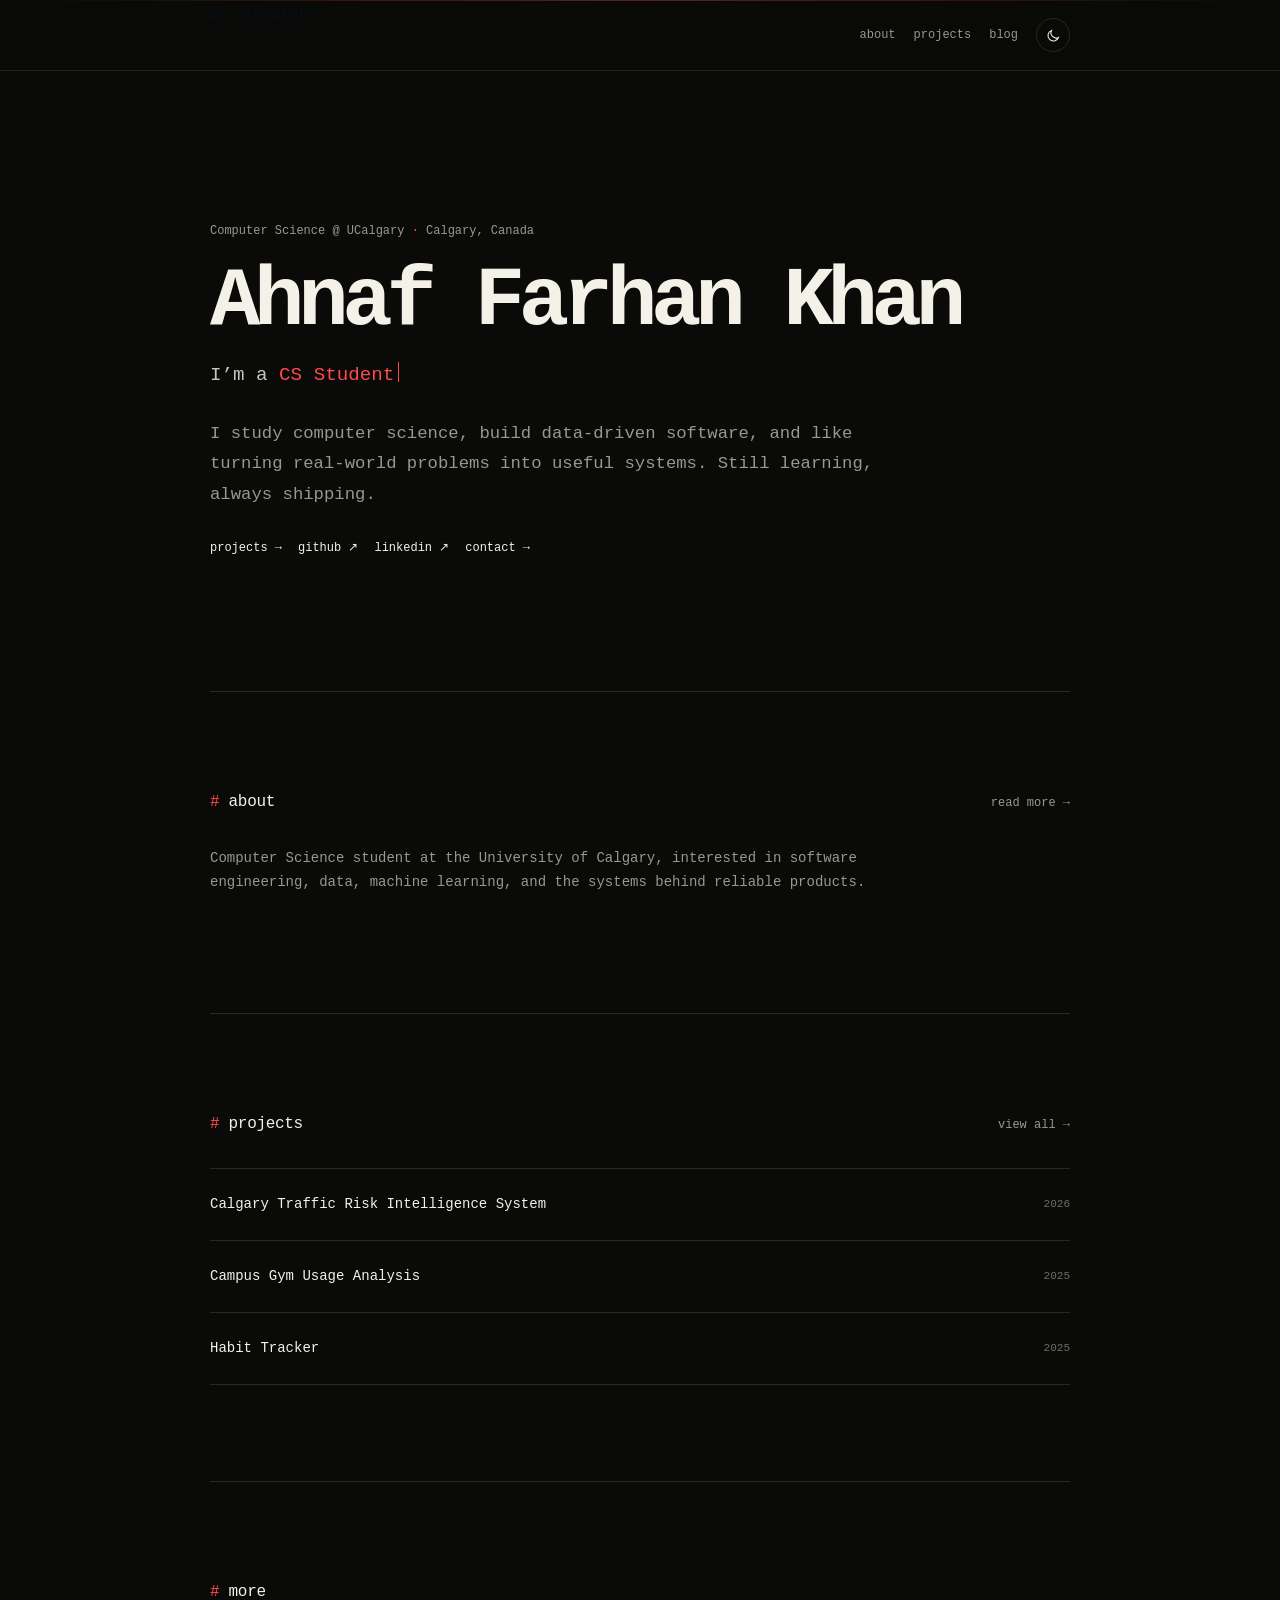
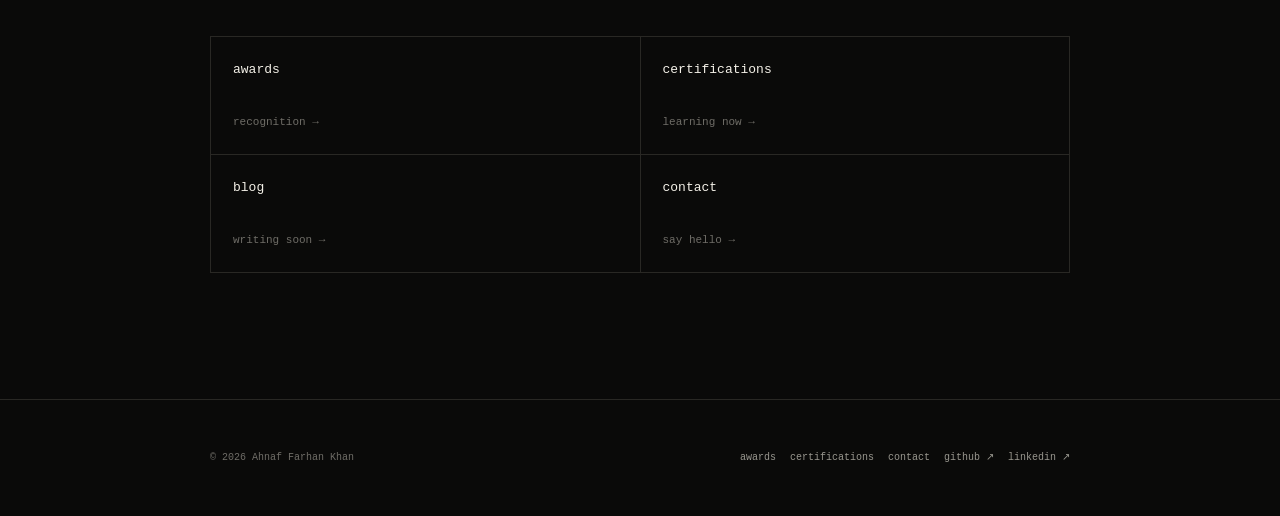
==== index.html @ 5fb86ce2 "Add files via upload" ====
<!doctype html>
<html lang="en">
<head>
  <meta charset="utf-8">
  <meta name="viewport" content="width=device-width, initial-scale=1">
  <title>Ahnaf Farhan Khan — Computer Science</title>
  <meta name="description" content="Ahnaf Farhan Khan is a Computer Science student at the University of Calgary building practical software, data, and machine-learning projects.">
  <meta name="theme-color" content="#0a0a09">
  <meta property="og:type" content="website">
  <meta property="og:title" content="Ahnaf Farhan Khan — Computer Science">
  <meta property="og:description" content="Ahnaf Farhan Khan is a Computer Science student at the University of Calgary building practical software, data, and machine-learning projects.">
  <meta property="og:site_name" content="Ahnaf Farhan Khan">
  <link rel="canonical" href="https://afarhank.dev/">
  <meta property="og:url" content="https://afarhank.dev/">
  <meta name="twitter:card" content="summary">
  <link rel="icon" href="assets/favicon.svg" type="image/svg+xml">
  <script>document.documentElement.classList.add('js');try{if(localStorage.getItem('theme')==='light')document.documentElement.dataset.theme='light'}catch(e){}</script>
  <link rel="stylesheet" href="style.css">
</head>
<body>
<a class="skip-link" href="#main-content">Skip to content</a>
<header class="site-header">
  <div class="shell header-inner">
    <a class="signature-mark" href="index.html" aria-label="Ahnaf Farhan Khan — home">
      <img src="assets/AFK-signature.png" alt="Ahnaf Farhan Khan signature">
    </a>
    <div class="header-actions">
      <nav class="primary-nav" aria-label="Primary navigation">
        <a href="about.html">about</a>
        <a href="projects.html">projects</a>
        <a href="blog.html">blog</a>
      </nav>
      <button class="theme-toggle" type="button" data-theme-toggle aria-label="Switch to light theme" title="Switch to light theme" aria-pressed="false">
        <svg class="icon-moon" viewBox="0 0 24 24" aria-hidden="true"><path d="M20 15.2A8.4 8.4 0 0 1 8.8 4 8.7 8.7 0 1 0 20 15.2Z"/></svg>
        <svg class="icon-sun" viewBox="0 0 24 24" aria-hidden="true"><circle cx="12" cy="12" r="3.5"/><path d="M12 2v2.2M12 19.8V22M4.9 4.9l1.6 1.6M17.5 17.5l1.6 1.6M2 12h2.2M19.8 12H22M4.9 19.1l1.6-1.6M17.5 6.5l1.6-1.6"/></svg>
      </button>
    </div>
  </div>
</header>
<main id="main-content">
<section class="hero shell" aria-labelledby="home-title">
  <p class="kicker">Computer Science @ UCalgary <span class="accent">·</span> Calgary, Canada</p>
  <h1 id="home-title">Ahnaf Farhan Khan</h1>
  <p class="hero-role">I’m a <span class="typewriter-text" data-typewriter>CS Student</span><span class="type-cursor" aria-hidden="true"></span></p>
  <p class="hero-lede">I study computer science, build data-driven software, and like turning real-world problems into useful systems. Still learning, always shipping.</p>
  <div class="inline-links" aria-label="Social links">
    <a href="projects.html">projects →</a>
    <a href="https://github.com/AhnafFarhanKhan" target="_blank" rel="noopener noreferrer">github ↗</a>
    <a href="https://www.linkedin.com/in/ahnaf-farhan/" target="_blank" rel="noopener noreferrer">linkedin ↗</a>
    <a href="contact.html">contact →</a>
  </div>
</section>

<section class="home-section shell about-preview" data-reveal aria-labelledby="home-about-title">
  <div class="section-head">
    <h2 id="home-about-title">about</h2>
    <a class="text-link" href="about.html">read more →</a>
  </div>
  <p>Computer Science student at the University of Calgary, interested in software engineering, data, machine learning, and the systems behind reliable products.</p>
</section>

<section class="home-section shell" data-reveal aria-labelledby="home-projects-title">
  <div class="section-head">
    <h2 id="home-projects-title">projects</h2>
    <a class="text-link" href="projects.html">view all →</a>
  </div>
  <div class="project-list">
    <a class="project-row" href="projects.html">
      <h3>Calgary Traffic Risk Intelligence System</h3>
      <p class="project-meta">2026</p>
    </a>
    <a class="project-row" href="projects.html">
      <h3>Campus Gym Usage Analysis</h3>
      <p class="project-meta">2025</p>
    </a>
    <a class="project-row" href="projects.html">
      <h3>Habit Tracker</h3>
      <p class="project-meta">2025</p>
    </a>
  </div>
</section>

<section class="home-section shell" aria-labelledby="home-more-title">
  <div class="section-head"><h2 id="home-more-title">more</h2></div>
  <div class="more-grid">
    <a class="more-card" href="awards.html"><span>awards</span><span>recognition →</span></a>
    <a class="more-card" href="certifications.html"><span>certifications</span><span>learning now →</span></a>
    <a class="more-card" href="blog.html"><span>blog</span><span>writing soon →</span></a>
    <a class="more-card" href="contact.html"><span>contact</span><span>say hello →</span></a>
  </div>
</section>
</main>
<footer class="site-footer">
  <div class="shell footer-inner">
    <p class="footer-copy">© 2026 Ahnaf Farhan Khan</p>
    <nav class="footer-nav" aria-label="Secondary navigation">
      <a href="awards.html">awards</a>
      <a href="certifications.html">certifications</a>
      <a href="contact.html">contact</a>
      <a href="https://github.com/AhnafFarhanKhan" target="_blank" rel="noopener noreferrer">github ↗</a>
      <a href="https://www.linkedin.com/in/ahnaf-farhan/" target="_blank" rel="noopener noreferrer">linkedin ↗</a>
    </nav>
  </div>
</footer>
<script src="script.js" defer></script>
</body>
</html>
---- style.css ----
:root {
  color-scheme: dark;
  --bg: #0a0a09;
  --surface: #11110f;
  --surface-2: #161613;
  --text: #f4f1e8;
  --muted: #99978f;
  --faint: #6f6d67;
  --line: #292824;
  --accent: #ff4a4a;
  --accent-strong: #ff6262;
  --code: #c8c5bc;
  --shadow: 0 18px 50px rgba(0,0,0,.18);
  --max: 860px;
  --radius: 14px;
  --mono: ui-monospace, SFMono-Regular, Menlo, Monaco, Consolas, "Liberation Mono", "Courier New", monospace;
}

:root[data-theme="light"] {
  color-scheme: light;
  --bg: #f6f3eb;
  --surface: #efebe1;
  --surface-2: #e9e4d8;
  --text: #171714;
  --muted: #6f6c64;
  --faint: #8d8980;
  --line: #d9d3c5;
  --accent: #c92e2e;
  --accent-strong: #a91f1f;
  --code: #36342f;
  --shadow: 0 18px 50px rgba(37,32,23,.08);
}

* { box-sizing: border-box; }

html {
  scroll-behavior: smooth;
  background: var(--bg);
}

body {
  margin: 0;
  min-height: 100vh;
  background: var(--bg);
  color: var(--text);
  font-family: var(--mono);
  font-size: 15px;
  line-height: 1.75;
  -webkit-font-smoothing: antialiased;
  text-rendering: optimizeLegibility;
  transition: background-color 220ms ease, color 220ms ease;
}

body::before {
  content: "";
  position: fixed;
  inset: 0 0 auto 0;
  height: 1px;
  background: linear-gradient(90deg, transparent, var(--accent), transparent);
  opacity: .35;
  pointer-events: none;
  z-index: 100;
}

a { color: inherit; text-decoration: none; }
a:focus-visible, button:focus-visible { outline: 2px solid var(--accent); outline-offset: 4px; }
::selection { background: var(--accent); color: #fff; }

.shell {
  width: min(calc(100% - 40px), var(--max));
  margin-inline: auto;
}

.skip-link {
  position: fixed;
  left: 16px;
  top: 12px;
  z-index: 999;
  transform: translateY(-160%);
  padding: 8px 10px;
  border: 1px solid var(--accent);
  background: var(--bg);
  color: var(--text);
  font-size: 12px;
  transition: transform 160ms ease;
}
.skip-link:focus { transform: translateY(0); }

.site-header {
  position: sticky;
  top: 0;
  z-index: 40;
  background: color-mix(in srgb, var(--bg) 88%, transparent);
  border-bottom: 1px solid color-mix(in srgb, var(--line) 75%, transparent);
  backdrop-filter: blur(14px);
}

.header-inner {
  min-height: 70px;
  display: flex;
  align-items: center;
  justify-content: space-between;
  gap: 24px;
}

.signature-mark {
  width: 130px;
  height: 52px;
  display: block;
  overflow: hidden;
  flex: 0 0 auto;
}
.signature-mark img {
  width: 434px;
  max-width: none;
  height: auto;
  display: block;
  transform: translate(-153px, -7px);
  filter: invert(1);
  opacity: .96;
  transition: filter 220ms ease, opacity 180ms ease, transform 180ms ease;
}
:root[data-theme="light"] .signature-mark img { filter: none; }
.signature-mark:hover img { opacity: .78; transform: translate(-153px, -9px); }

.header-actions { display: flex; align-items: center; gap: 18px; }
.primary-nav { display: flex; align-items: center; gap: 18px; }
.primary-nav a, .text-link {
  color: var(--muted);
  font-size: 12px;
  position: relative;
  transition: color 160ms ease;
}
.primary-nav a::after, .text-link::after {
  content: "";
  position: absolute;
  left: 0;
  right: 100%;
  bottom: -4px;
  height: 1px;
  background: var(--accent);
  transition: right 180ms ease;
}
.primary-nav a:hover, .primary-nav a[aria-current="page"], .text-link:hover { color: var(--text); }
.primary-nav a:hover::after, .primary-nav a[aria-current="page"]::after, .text-link:hover::after { right: 0; }

.theme-toggle {
  width: 34px;
  height: 34px;
  display: grid;
  place-items: center;
  border: 1px solid var(--line);
  border-radius: 999px;
  background: transparent;
  color: var(--text);
  cursor: pointer;
  transition: border-color 160ms ease, transform 160ms ease, background 160ms ease;
}
.theme-toggle:hover { border-color: var(--accent); transform: rotate(8deg); }
.theme-toggle svg { width: 15px; height: 15px; stroke: currentColor; fill: none; stroke-width: 1.7; }
.icon-sun { display: none; }
:root[data-theme="light"] .icon-moon { display: none; }
:root[data-theme="light"] .icon-sun { display: block; }

main { display: block; }

.hero {
  padding: clamp(90px, 14vw, 150px) 0 clamp(90px, 13vw, 132px);
}
.kicker {
  margin: 0 0 17px;
  color: var(--muted);
  font-size: 12px;
}
.kicker .accent { color: var(--accent); }

h1, h2, h3, p { margin-top: 0; }

.hero h1 {
  margin: 0 0 14px;
  max-width: 780px;
  font-size: clamp(2.55rem, 8vw, 5.25rem);
  line-height: 1.02;
  letter-spacing: -0.075em;
  font-weight: 600;
}
.hero-role {
  margin: 0 0 26px;
  min-height: 1.8em;
  color: var(--code);
  font-size: clamp(1rem, 2.6vw, 1.2rem);
}
.typewriter-text { color: var(--accent); }
.type-cursor {
  display: inline-block;
  width: 1px;
  height: 1.08em;
  margin-left: 4px;
  vertical-align: -0.14em;
  background: var(--accent);
  animation: cursor-blink .72s steps(1, end) infinite;
}
@keyframes cursor-blink { 50% { opacity: 0; } }

.hero-lede {
  max-width: 665px;
  margin: 0 0 28px;
  color: var(--muted);
  font-size: clamp(.98rem, 2vw, 1.08rem);
}
.inline-links { display: flex; flex-wrap: wrap; gap: 16px; align-items: center; }
.inline-links a {
  color: var(--text);
  font-size: 12px;
  transition: color 160ms ease, transform 160ms ease;
}
.inline-links a:hover { color: var(--accent); transform: translateY(-1px); }

.home-section, .page-section {
  padding: clamp(64px, 10vw, 96px) 0;
  border-top: 1px solid var(--line);
}
.section-head {
  display: flex;
  align-items: baseline;
  justify-content: space-between;
  gap: 20px;
  margin-bottom: 30px;
}
.section-head h2, .page-section h2 {
  margin: 0;
  font-size: 16px;
  font-weight: 500;
  letter-spacing: -.02em;
}
.section-head h2::before, .page-section h2::before { content: "# "; color: var(--accent); }

.about-preview p {
  max-width: 710px;
  margin-bottom: 22px;
  color: var(--muted);
  font-size: 14px;
}

.project-list { border-top: 1px solid var(--line); }
.project-row {
  min-height: 72px;
  display: grid;
  grid-template-columns: 1fr auto;
  align-items: center;
  gap: 18px;
  border-bottom: 1px solid var(--line);
  transition: padding-left 180ms ease, color 180ms ease, background 180ms ease;
}
.project-row:hover {
  padding-left: 10px;
  background: linear-gradient(90deg, color-mix(in srgb, var(--accent) 6%, transparent), transparent 52%);
}
.project-row h3 { margin: 0; font-size: 14px; font-weight: 500; }
.project-meta { margin: 0; color: var(--faint); font-size: 11px; white-space: nowrap; }

.more-grid {
  display: grid;
  grid-template-columns: repeat(2, minmax(0,1fr));
  border-top: 1px solid var(--line);
  border-left: 1px solid var(--line);
}
.more-card {
  min-height: 118px;
  padding: 22px;
  display: flex;
  flex-direction: column;
  justify-content: space-between;
  border-right: 1px solid var(--line);
  border-bottom: 1px solid var(--line);
  transition: background 180ms ease, transform 180ms ease;
}
.more-card:hover { background: var(--surface); transform: translateY(-2px); }
.more-card span:first-child { font-size: 13px; }
.more-card span:last-child { color: var(--faint); font-size: 11px; }

.page-hero {
  padding: clamp(76px, 12vw, 118px) 0 64px;
}
.page-eyebrow { margin: 0 0 12px; color: var(--accent); font-size: 11px; }
.page-hero h1 {
  margin: 0 0 16px;
  font-size: clamp(2.2rem, 7vw, 4.4rem);
  line-height: 1.05;
  letter-spacing: -.065em;
  font-weight: 600;
}
.page-hero p:last-child { max-width: 650px; margin-bottom: 0; color: var(--muted); }

.prose { max-width: 720px; }
.prose p { color: var(--muted); }
.fact-list { border-top: 1px solid var(--line); margin-top: 34px; }
.fact-row {
  display: grid;
  grid-template-columns: 150px 1fr;
  gap: 22px;
  padding: 15px 0;
  border-bottom: 1px solid var(--line);
  font-size: 13px;
}
.fact-row span:first-child { color: var(--faint); }

.award-list, .simple-list { border-top: 1px solid var(--line); }
.award-item, .simple-item {
  display: grid;
  grid-template-columns: 1fr auto;
  gap: 20px;
  padding: 20px 0;
  border-bottom: 1px solid var(--line);
}
.award-item p, .simple-item p { margin: 0; }
.award-item .year, .simple-item .year { color: var(--faint); font-size: 11px; }

.empty-panel {
  border: 1px solid var(--line);
  padding: clamp(24px, 5vw, 38px);
  background: var(--surface);
  box-shadow: var(--shadow);
}
.empty-panel .label { color: var(--accent); font-size: 11px; margin-bottom: 14px; }
.empty-panel h2 { margin: 0 0 8px; font-size: 17px; font-weight: 500; }
.empty-panel p { margin: 0; color: var(--muted); font-size: 13px; }

.contact-card {
  border-top: 1px solid var(--line);
  border-bottom: 1px solid var(--line);
  padding: 28px 0;
}
.contact-email {
  display: inline-block;
  max-width: 100%;
  margin-bottom: 20px;
  font-size: clamp(1rem, 4vw, 1.7rem);
  letter-spacing: -.04em;
  overflow-wrap: anywhere;
}
.contact-actions { display: flex; flex-wrap: wrap; gap: 10px; }
.button {
  min-height: 38px;
  padding: 0 14px;
  display: inline-flex;
  align-items: center;
  justify-content: center;
  border: 1px solid var(--line);
  background: transparent;
  color: var(--text);
  font: inherit;
  font-size: 11px;
  cursor: pointer;
  transition: border-color 180ms ease, background 180ms ease, color 180ms ease, transform 180ms ease, opacity 160ms ease;
}
.button:hover { border-color: var(--accent); color: var(--accent); transform: translateY(-1px); }
.button.is-copied { border-color: var(--accent); color: var(--accent); transform: scale(.985); }
.copy-label { display: inline-block; }
.button.is-copied .copy-label { animation: copy-feedback 220ms ease; }
@keyframes copy-feedback { 0% { opacity: .25; transform: translateY(2px); } 100% { opacity: 1; transform: translateY(0); } }

.site-footer { border-top: 1px solid var(--line); margin-top: 30px; }
.footer-inner {
  min-height: 116px;
  display: flex;
  align-items: center;
  justify-content: space-between;
  gap: 24px;
}
.footer-copy { margin: 0; color: var(--faint); font-size: 10px; }
.footer-nav { display: flex; flex-wrap: wrap; gap: 14px; justify-content: flex-end; }
.footer-nav a { color: var(--muted); font-size: 10px; transition: color 160ms ease; }
.footer-nav a:hover { color: var(--accent); }

/* Fade-up reveal: only active when JavaScript is available. */
.js [data-reveal] {
  opacity: 0;
  transform: translateY(20px);
}
.js [data-reveal].is-visible {
  opacity: 1;
  transform: translateY(0);
  transition: opacity 500ms ease, transform 500ms ease;
}

@media (max-width: 680px) {
  .shell { width: min(calc(100% - 28px), var(--max)); }
  .header-inner { min-height: 64px; }
  .signature-mark { width: 112px; height: 46px; }
  .signature-mark img { width: 370px; transform: translate(-131px, -6px); }
  .signature-mark:hover img { transform: translate(-131px, -7px); }
  .primary-nav { gap: 12px; }
  .primary-nav a { font-size: 11px; }
  .primary-nav a:nth-child(3) { display: none; }
  .header-actions { gap: 12px; }
  .hero { padding-top: 82px; }
  .more-grid { grid-template-columns: 1fr; }
  .fact-row { grid-template-columns: 1fr; gap: 3px; }
  .award-item, .simple-item { grid-template-columns: 1fr; gap: 5px; }
  .footer-inner { padding: 24px 0; align-items: flex-start; flex-direction: column; }
  .footer-nav { justify-content: flex-start; }
}

@media (max-width: 430px) {
  .primary-nav a:nth-child(2) { display: none; }
  .hero h1 { font-size: clamp(2.6rem, 14vw, 4rem); }
}

@media (prefers-reduced-motion: reduce) {
  html { scroll-behavior: auto; }
  *, *::before, *::after {
    animation-duration: .01ms !important;
    animation-iteration-count: 1 !important;
    transition-duration: .01ms !important;
  }
  .js [data-reveal] { opacity: 1 !important; transform: none !important; }
  .type-cursor { animation: none !important; opacity: 1; }
}
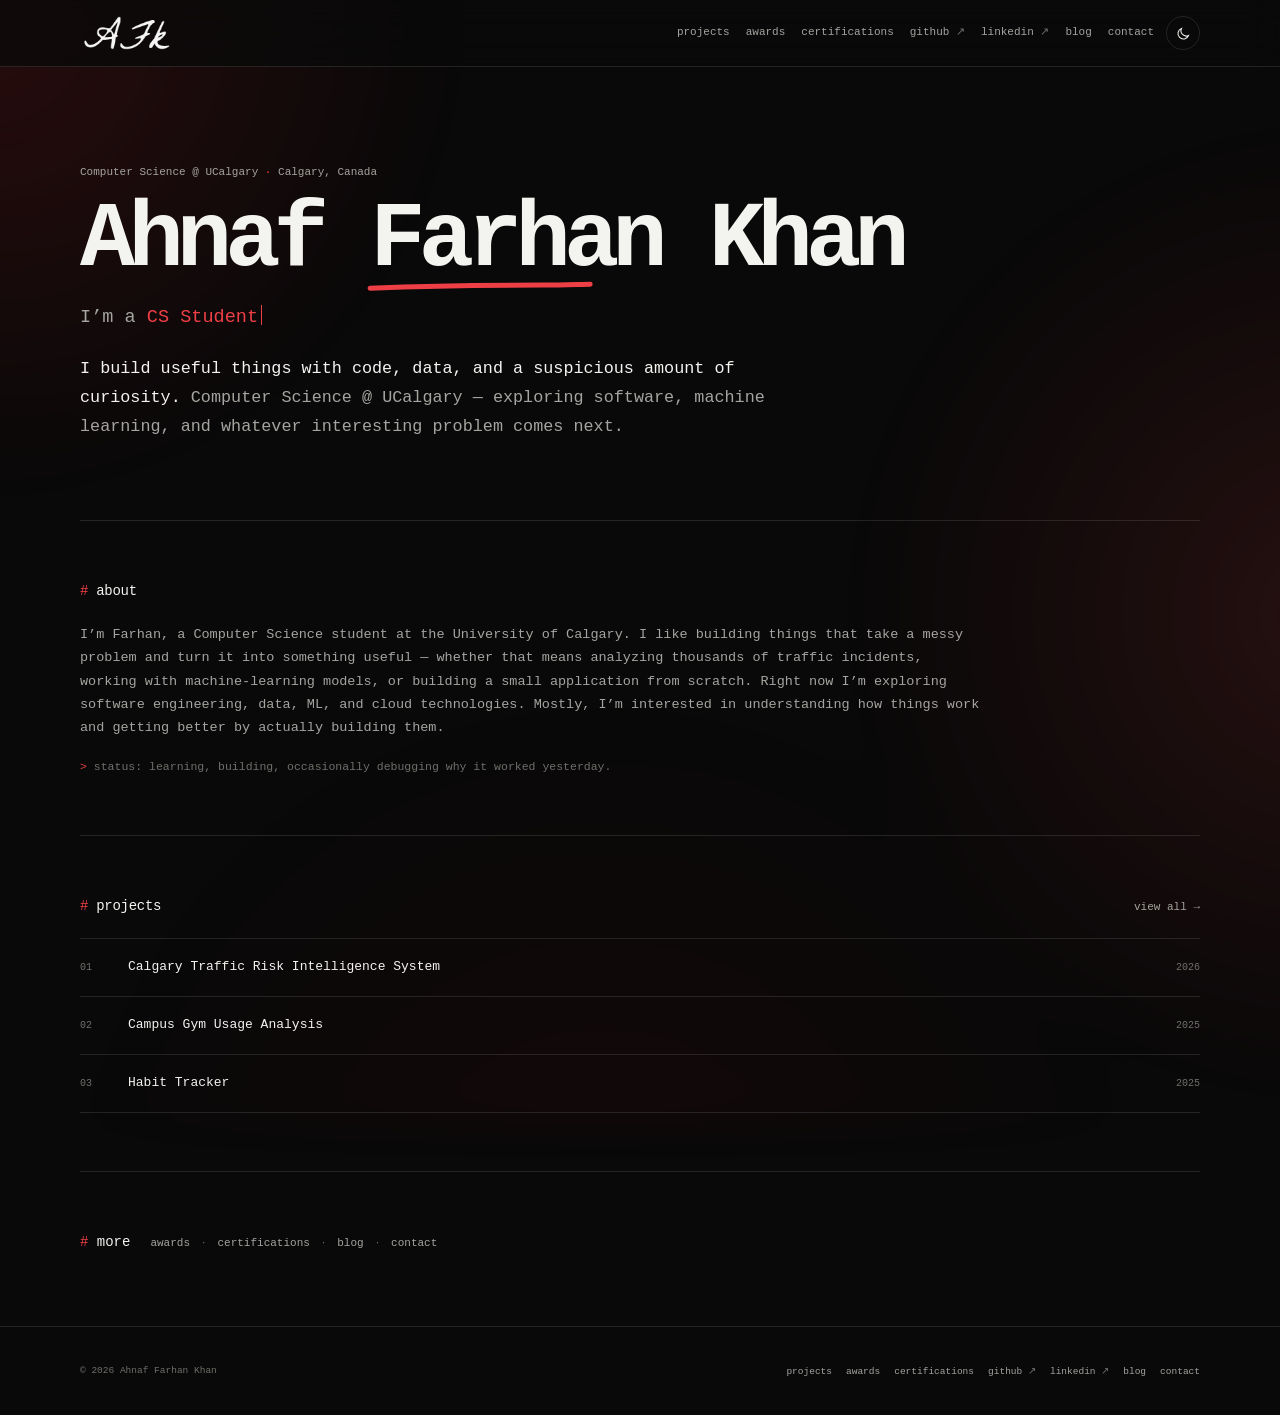
==== commit ba3cc981: "Add files via upload" ====
--- a/index.html
+++ b/index.html
@@ -1,107 +1,268 @@
 <!doctype html>
 <html lang="en">
 <head>
+  <!-- Basic document metadata and SEO. -->
   <meta charset="utf-8">
   <meta name="viewport" content="width=device-width, initial-scale=1">
   <title>Ahnaf Farhan Khan — Computer Science</title>
-  <meta name="description" content="Ahnaf Farhan Khan is a Computer Science student at the University of Calgary building practical software, data, and machine-learning projects.">
-  <meta name="theme-color" content="#0a0a09">
+  <meta name="description" content="Ahnaf Farhan Khan is a Computer Science student at the University of Calgary building across software, data, machine learning, and cloud technologies.">
+  <meta name="author" content="Ahnaf Farhan Khan">
+  <meta name="robots" content="index, follow">
+  <meta name="theme-color" content="#090909">
+  <meta name="color-scheme" content="dark light">
+
+  <!-- Canonical URL tells search engines which public URL is the main one. -->
+  <link rel="canonical" href="https://afarhank.dev/">
+
+  <!-- Open Graph / social sharing metadata. -->
   <meta property="og:type" content="website">
   <meta property="og:title" content="Ahnaf Farhan Khan — Computer Science">
-  <meta property="og:description" content="Ahnaf Farhan Khan is a Computer Science student at the University of Calgary building practical software, data, and machine-learning projects.">
+  <meta property="og:description" content="Ahnaf Farhan Khan is a Computer Science student at the University of Calgary building across software, data, machine learning, and cloud technologies.">
+  <meta property="og:url" content="https://afarhank.dev/">
   <meta property="og:site_name" content="Ahnaf Farhan Khan">
-  <link rel="canonical" href="https://afarhank.dev/">
-  <meta property="og:url" content="https://afarhank.dev/">
-  <meta name="twitter:card" content="summary">
-  <link rel="icon" href="assets/favicon.svg" type="image/svg+xml">
-  <script>document.documentElement.classList.add('js');try{if(localStorage.getItem('theme')==='light')document.documentElement.dataset.theme='light'}catch(e){}</script>
-  <link rel="stylesheet" href="style.css">
+  <meta property="og:image" content="https://afarhank.dev/assets/og-card.png">
+  <meta property="og:image:width" content="1200">
+  <meta property="og:image:height" content="630">
+
+  <!-- X/Twitter uses the same large social preview card. -->
+  <meta name="twitter:card" content="summary_large_image">
+  <meta name="twitter:title" content="Ahnaf Farhan Khan — Computer Science">
+  <meta name="twitter:description" content="Ahnaf Farhan Khan is a Computer Science student at the University of Calgary building across software, data, machine learning, and cloud technologies.">
+  <meta name="twitter:image" content="https://afarhank.dev/assets/og-card.png">
+
+  <!-- The favicon is derived from the user's AFK signature. -->
+  <link rel="icon" href="/assets/favicon.ico" sizes="any">
+  <link rel="icon" href="/assets/favicon.png" type="image/png">
+  <link rel="apple-touch-icon" href="/assets/apple-touch-icon.png">
+  <link rel="manifest" href="/site.webmanifest">
+
+  <!--
+    Apply a saved light theme before CSS loads to prevent a white/dark flash.
+    Dark remains the default when the visitor has not chosen a theme.
+  -->
+  <script>
+    document.documentElement.classList.add("js");
+    try {
+      if (localStorage.getItem("theme") === "light") {
+        document.documentElement.dataset.theme = "light";
+      }
+    } catch (_) {}
+  </script>
+
+  <!-- One shared stylesheet keeps every page visually consistent. -->
+  <link rel="stylesheet" href="/style.css">
+
+  <!-- Structured data helps search engines understand the person behind the site. -->
+  <script type="application/ld+json">
+  {
+    "@context": "https://schema.org",
+    "@type": "Person",
+    "name": "Ahnaf Farhan Khan",
+    "alternateName": "Farhan",
+    "url": "https://afarhank.dev/",
+    "email": "mailto:ahnaffarhankhan@gmail.com",
+    "sameAs": [
+      "https://github.com/AhnafFarhanKhan",
+      "https://www.linkedin.com/in/ahnaf-farhan/"
+    ],
+    "jobTitle": "Computer Science Student",
+    "affiliation": {
+      "@type": "CollegeOrUniversity",
+      "name": "University of Calgary"
+    },
+    "knowsAbout": [
+      "Software Engineering",
+      "Data Analysis",
+      "Machine Learning",
+      "Cloud Computing"
+    ]
+  }
+  </script>
 </head>
 <body>
 <a class="skip-link" href="#main-content">Skip to content</a>
+
+<!-- Sticky global header: signature left, navigation and theme controls right. -->
 <header class="site-header">
   <div class="shell header-inner">
-    <a class="signature-mark" href="index.html" aria-label="Ahnaf Farhan Khan — home">
-      <img src="assets/AFK-signature.png" alt="Ahnaf Farhan Khan signature">
-    </a>
+    <!-- The signature links back to the homepage. -->
+    <a class="signature-mark" href="/" aria-label="Ahnaf Farhan Khan — home">
+      <img src="/assets/AFK-signature.png" alt="AFK signature logo" width="270" height="112">
+    </a>
+
     <div class="header-actions">
+      <!-- Full navigation is shown on desktop. -->
       <nav class="primary-nav" aria-label="Primary navigation">
-        <a href="about.html">about</a>
-        <a href="projects.html">projects</a>
-        <a href="blog.html">blog</a>
+        <a href="/projects">projects</a>
+        <a href="/awards">awards</a>
+        <a href="/certifications">certifications</a>
+        <a href="https://github.com/AhnafFarhanKhan" target="_blank" rel="noopener noreferrer">github <span class="external-mark" aria-hidden="true">↗</span></a>
+        <a href="https://www.linkedin.com/in/ahnaf-farhan/" target="_blank" rel="noopener noreferrer">linkedin <span class="external-mark" aria-hidden="true">↗</span></a>
+        <a href="/blog">blog</a>
+        <a href="/contact">contact</a>
       </nav>
-      <button class="theme-toggle" type="button" data-theme-toggle aria-label="Switch to light theme" title="Switch to light theme" aria-pressed="false">
-        <svg class="icon-moon" viewBox="0 0 24 24" aria-hidden="true"><path d="M20 15.2A8.4 8.4 0 0 1 8.8 4 8.7 8.7 0 1 0 20 15.2Z"/></svg>
-        <svg class="icon-sun" viewBox="0 0 24 24" aria-hidden="true"><circle cx="12" cy="12" r="3.5"/><path d="M12 2v2.2M12 19.8V22M4.9 4.9l1.6 1.6M17.5 17.5l1.6 1.6M2 12h2.2M19.8 12H22M4.9 19.1l1.6-1.6M17.5 6.5l1.6-1.6"/></svg>
+
+      <!-- Dark is the default. This button switches between dark and light themes. -->
+      <button
+        class="theme-toggle"
+        type="button"
+        data-theme-toggle
+        aria-label="Switch to light theme"
+        title="Switch to light theme"
+        aria-pressed="false"
+      >
+        <svg class="icon-moon" viewBox="0 0 24 24" aria-hidden="true">
+          <path d="M20 15.2A8.4 8.4 0 0 1 8.8 4 8.7 8.7 0 1 0 20 15.2Z"></path>
+        </svg>
+        <svg class="icon-sun" viewBox="0 0 24 24" aria-hidden="true">
+          <circle cx="12" cy="12" r="3.5"></circle>
+          <path d="M12 2v2.2M12 19.8V22M4.9 4.9l1.6 1.6M17.5 17.5l1.6 1.6M2 12h2.2M19.8 12H22M4.9 19.1l1.6-1.6M17.5 6.5l1.6-1.6"></path>
+        </svg>
+      </button>
+
+      <!-- On smaller screens, the long navigation collapses into this menu button. -->
+      <button
+        class="menu-toggle"
+        type="button"
+        data-menu-toggle
+        aria-label="Open navigation menu"
+        aria-expanded="false"
+        aria-controls="mobile-navigation"
+      >
+        <span class="menu-toggle-lines" aria-hidden="true"></span>
       </button>
     </div>
   </div>
+
+  <!-- Mobile navigation contains the same destinations as the desktop navigation. -->
+  <nav
+    class="mobile-nav-panel"
+    id="mobile-navigation"
+    data-mobile-nav
+    aria-label="Mobile navigation"
+  >
+    <a href="/projects">projects</a>
+    <a href="/awards">awards</a>
+    <a href="/certifications">certifications</a>
+    <a href="https://github.com/AhnafFarhanKhan" target="_blank" rel="noopener noreferrer">github <span class="external-mark" aria-hidden="true">↗</span></a>
+    <a href="https://www.linkedin.com/in/ahnaf-farhan/" target="_blank" rel="noopener noreferrer">linkedin <span class="external-mark" aria-hidden="true">↗</span></a>
+    <a href="/blog">blog</a>
+    <a href="/contact">contact</a>
+  </nav>
 </header>
+
 <main id="main-content">
+<!-- Compact hero: name, animated preferred-name underline, and typewriter role. -->
 <section class="hero shell" aria-labelledby="home-title">
   <p class="kicker">Computer Science @ UCalgary <span class="accent">·</span> Calgary, Canada</p>
-  <h1 id="home-title">Ahnaf Farhan Khan</h1>
-  <p class="hero-role">I’m a <span class="typewriter-text" data-typewriter>CS Student</span><span class="type-cursor" aria-hidden="true"></span></p>
-  <p class="hero-lede">I study computer science, build data-driven software, and like turning real-world problems into useful systems. Still learning, always shipping.</p>
-  <div class="inline-links" aria-label="Social links">
-    <a href="projects.html">projects →</a>
-    <a href="https://github.com/AhnafFarhanKhan" target="_blank" rel="noopener noreferrer">github ↗</a>
-    <a href="https://www.linkedin.com/in/ahnaf-farhan/" target="_blank" rel="noopener noreferrer">linkedin ↗</a>
-    <a href="contact.html">contact →</a>
-  </div>
-</section>
-
-<section class="home-section shell about-preview" data-reveal aria-labelledby="home-about-title">
-  <div class="section-head">
-    <h2 id="home-about-title">about</h2>
-    <a class="text-link" href="about.html">read more →</a>
-  </div>
-  <p>Computer Science student at the University of Calgary, interested in software engineering, data, machine learning, and the systems behind reliable products.</p>
-</section>
-
-<section class="home-section shell" data-reveal aria-labelledby="home-projects-title">
-  <div class="section-head">
-    <h2 id="home-projects-title">projects</h2>
-    <a class="text-link" href="projects.html">view all →</a>
-  </div>
+
+  <h1 id="home-title">
+    Ahnaf
+    <span class="name-emphasis">
+      Farhan
+      <!-- Hand-drawn SVG underline animates in once on page load. -->
+      <svg class="name-underline" viewBox="0 0 180 20" preserveAspectRatio="none" aria-hidden="true">
+        <path d="M3 10 C34 8, 72 7, 105 7 C126 7, 139 5, 151 7 C158 8, 153 11, 143 15 C154 12, 166 10, 177 9"></path>
+      </svg>
+    </span>
+    Khan
+  </h1>
+
+  <!-- The animated text is aria-hidden; screen readers get one stable sentence below. -->
+  <p class="hero-role">
+    <span aria-hidden="true">
+      I’m a
+      <span class="typewriter-slot">
+        <span data-typewriter="CS Student|Developer|Problem Solver"></span><span class="type-cursor"></span>
+      </span>
+    </span>
+    <span class="sr-only">I’m a CS Student, Developer, and Problem Solver.</span>
+  </p>
+
+  <p class="hero-lede">
+    <strong>I build useful things with code, data, and a suspicious amount of curiosity.</strong>
+    Computer Science @ UCalgary — exploring software, machine learning, and whatever interesting problem comes next.
+  </p>
+</section>
+
+<!-- About stays on the homepage so visitors learn who Farhan is without opening another page. -->
+<section class="home-section shell" id="about" aria-labelledby="about-title">
+  <div class="section-head" data-reveal>
+    <h2 id="about-title">about</h2>
+  </div>
+
+  <p class="about-copy" data-reveal style="--reveal-delay: 60ms;">
+    I’m Farhan, a Computer Science student at the University of Calgary. I like building things that take a messy problem and turn it into something useful — whether that means analyzing thousands of traffic incidents, working with machine-learning models, or building a small application from scratch. Right now I’m exploring software engineering, data, ML, and cloud technologies. Mostly, I’m interested in understanding how things work and getting better by actually building them.
+  </p>
+
+  <p class="status-line" data-reveal style="--reveal-delay: 120ms;">
+    status: learning, building, occasionally debugging why it worked yesterday.
+  </p>
+</section>
+
+<!-- Project preview intentionally stays title-focused until full case studies are ready. -->
+<section class="home-section shell" id="projects" aria-labelledby="projects-title">
+  <div class="section-head" data-reveal>
+    <h2 id="projects-title">projects</h2>
+    <a class="section-link" href="/projects">view all →</a>
+  </div>
+
   <div class="project-list">
-    <a class="project-row" href="projects.html">
+    <a class="project-row" href="/projects" data-reveal style="--reveal-delay: 40ms;">
+      <p class="project-index">01</p>
       <h3>Calgary Traffic Risk Intelligence System</h3>
       <p class="project-meta">2026</p>
     </a>
-    <a class="project-row" href="projects.html">
+
+    <a class="project-row" href="/projects" data-reveal style="--reveal-delay: 80ms;">
+      <p class="project-index">02</p>
       <h3>Campus Gym Usage Analysis</h3>
       <p class="project-meta">2025</p>
     </a>
-    <a class="project-row" href="projects.html">
+
+    <a class="project-row" href="/projects" data-reveal style="--reveal-delay: 120ms;">
+      <p class="project-index">03</p>
       <h3>Habit Tracker</h3>
       <p class="project-meta">2025</p>
     </a>
   </div>
 </section>
 
-<section class="home-section shell" aria-labelledby="home-more-title">
-  <div class="section-head"><h2 id="home-more-title">more</h2></div>
-  <div class="more-grid">
-    <a class="more-card" href="awards.html"><span>awards</span><span>recognition →</span></a>
-    <a class="more-card" href="certifications.html"><span>certifications</span><span>learning now →</span></a>
-    <a class="more-card" href="blog.html"><span>blog</span><span>writing soon →</span></a>
-    <a class="more-card" href="contact.html"><span>contact</span><span>say hello →</span></a>
+<!-- "More" is deliberately compact: one line of links instead of large cards. -->
+<section class="home-section shell" aria-labelledby="more-title">
+  <div class="more-strip" data-reveal>
+    <h2 id="more-title">more</h2>
+    <nav class="inline-more" aria-label="More pages">
+      <a href="/awards">awards</a>
+      <span class="separator" aria-hidden="true">·</span>
+      <a href="/certifications">certifications</a>
+      <span class="separator" aria-hidden="true">·</span>
+      <a href="/blog">blog</a>
+      <span class="separator" aria-hidden="true">·</span>
+      <a href="/contact">contact</a>
+    </nav>
   </div>
 </section>
 </main>
+
+<!-- Footer repeats the main destinations so navigation is available at the end of every page. -->
 <footer class="site-footer">
   <div class="shell footer-inner">
     <p class="footer-copy">© 2026 Ahnaf Farhan Khan</p>
-    <nav class="footer-nav" aria-label="Secondary navigation">
-      <a href="awards.html">awards</a>
-      <a href="certifications.html">certifications</a>
-      <a href="contact.html">contact</a>
-      <a href="https://github.com/AhnafFarhanKhan" target="_blank" rel="noopener noreferrer">github ↗</a>
-      <a href="https://www.linkedin.com/in/ahnaf-farhan/" target="_blank" rel="noopener noreferrer">linkedin ↗</a>
+
+    <nav class="footer-nav" aria-label="Footer navigation">
+        <a href="/projects">projects</a>
+        <a href="/awards">awards</a>
+        <a href="/certifications">certifications</a>
+        <a href="https://github.com/AhnafFarhanKhan" target="_blank" rel="noopener noreferrer">github <span class="external-mark" aria-hidden="true">↗</span></a>
+        <a href="https://www.linkedin.com/in/ahnaf-farhan/" target="_blank" rel="noopener noreferrer">linkedin <span class="external-mark" aria-hidden="true">↗</span></a>
+        <a href="/blog">blog</a>
+        <a href="/contact">contact</a>
     </nav>
   </div>
 </footer>
-<script src="script.js" defer></script>
+
+<!-- One shared script powers theme switching, menus, typewriter, reveal, and copy-email. -->
+<script src="/script.js" defer></script>
 </body>
-</html>+</html>
--- a/style.css
+++ b/style.css
@@ -1,137 +1,295 @@
+/* ================================================================
+   afarhank.dev — shared site styles
+   Plain CSS, no framework. The sections below are intentionally
+   commented so future edits are easy to find and understand.
+   ================================================================ */
+
+/* ---------- 1. Theme tokens ---------- */
 :root {
   color-scheme: dark;
-  --bg: #0a0a09;
-  --surface: #11110f;
-  --surface-2: #161613;
-  --text: #f4f1e8;
-  --muted: #99978f;
-  --faint: #6f6d67;
-  --line: #292824;
-  --accent: #ff4a4a;
-  --accent-strong: #ff6262;
-  --code: #c8c5bc;
-  --shadow: 0 18px 50px rgba(0,0,0,.18);
-  --max: 860px;
-  --radius: 14px;
-  --mono: ui-monospace, SFMono-Regular, Menlo, Monaco, Consolas, "Liberation Mono", "Courier New", monospace;
-}
-
+
+  --bg: #090909;
+  --surface: #101010;
+  --surface-soft: rgba(255, 255, 255, 0.035);
+  --text: #f3f3f0;
+  --muted: #a4a4a0;
+  --faint: #6f6f6b;
+  --line: rgba(255, 255, 255, 0.11);
+  --accent: #ef3f46;
+  --accent-soft: #ff6268;
+  --header-bg: rgba(9, 9, 9, 0.78);
+  --glow-opacity: 0.72;
+  --grain-opacity: 0.027;
+
+  --max-width: 1120px;
+  --content-width: 820px;
+  --radius: 12px;
+
+  --mono: ui-monospace, SFMono-Regular, Menlo, Monaco, Consolas,
+    "Liberation Mono", "Courier New", monospace;
+
+  --ease-out: cubic-bezier(0.22, 1, 0.36, 1);
+}
+
+/* Light mode keeps the same red identity, but uses warm off-white. */
 :root[data-theme="light"] {
   color-scheme: light;
-  --bg: #f6f3eb;
-  --surface: #efebe1;
-  --surface-2: #e9e4d8;
-  --text: #171714;
-  --muted: #6f6c64;
-  --faint: #8d8980;
-  --line: #d9d3c5;
-  --accent: #c92e2e;
-  --accent-strong: #a91f1f;
-  --code: #36342f;
-  --shadow: 0 18px 50px rgba(37,32,23,.08);
-}
-
-* { box-sizing: border-box; }
+
+  --bg: #f7f5ef;
+  --surface: #efede6;
+  --surface-soft: rgba(18, 18, 16, 0.035);
+  --text: #171716;
+  --muted: #676762;
+  --faint: #8c8b84;
+  --line: rgba(20, 20, 18, 0.13);
+  --accent: #d92f36;
+  --accent-soft: #b92329;
+  --header-bg: rgba(247, 245, 239, 0.82);
+  --glow-opacity: 0.28;
+  --grain-opacity: 0.018;
+}
+
+/* ---------- 2. Base / reset ---------- */
+* {
+  box-sizing: border-box;
+}
 
 html {
   scroll-behavior: smooth;
+  scroll-padding-top: 82px;
   background: var(--bg);
 }
 
 body {
   margin: 0;
   min-height: 100vh;
+  overflow-x: hidden;
   background: var(--bg);
   color: var(--text);
   font-family: var(--mono);
   font-size: 15px;
-  line-height: 1.75;
+  line-height: 1.72;
   -webkit-font-smoothing: antialiased;
   text-rendering: optimizeLegibility;
-  transition: background-color 220ms ease, color 220ms ease;
-}
-
+  transition: background-color 280ms ease, color 280ms ease;
+}
+
+/* Keep real site content above the decorative background layers. */
+.site-header,
+main,
+.site-footer {
+  position: relative;
+  z-index: 2;
+}
+
+a {
+  color: inherit;
+  text-decoration: none;
+}
+
+a:focus-visible,
+button:focus-visible {
+  outline: 2px solid var(--accent);
+  outline-offset: 4px;
+}
+
+::selection {
+  background: var(--accent);
+  color: #fff;
+}
+
+img,
+svg {
+  display: block;
+}
+
+h1,
+h2,
+h3,
+p {
+  margin-top: 0;
+}
+
+button,
+input,
+textarea,
+select {
+  font: inherit;
+}
+
+/* A reusable centered content container. */
+.shell {
+  width: min(calc(100% - 44px), var(--max-width));
+  margin-inline: auto;
+}
+
+/* Screen-reader-only text for accessible dynamic animations. */
+.sr-only {
+  position: absolute;
+  width: 1px;
+  height: 1px;
+  padding: 0;
+  margin: -1px;
+  overflow: hidden;
+  clip: rect(0, 0, 0, 0);
+  white-space: nowrap;
+  border: 0;
+}
+
+/* Keyboard users can skip the navigation and jump to the content. */
+.skip-link {
+  position: fixed;
+  top: 12px;
+  left: 16px;
+  z-index: 1000;
+  transform: translateY(-170%);
+  padding: 7px 10px;
+  border: 1px solid var(--accent);
+  border-radius: 7px;
+  background: var(--bg);
+  color: var(--text);
+  font-size: 11px;
+  transition: transform 160ms ease;
+}
+
+.skip-link:focus {
+  transform: translateY(0);
+}
+
+/* ---------- 3. Continuous background: red glow + subtle grain ---------- */
+/*
+   The first fixed layer is the slowly drifting red glow.
+   It is intentionally low-opacity so text stays the focus.
+*/
 body::before {
   content: "";
   position: fixed;
-  inset: 0 0 auto 0;
-  height: 1px;
-  background: linear-gradient(90deg, transparent, var(--accent), transparent);
-  opacity: .35;
+  inset: -24%;
+  z-index: 0;
   pointer-events: none;
-  z-index: 100;
-}
-
-a { color: inherit; text-decoration: none; }
-a:focus-visible, button:focus-visible { outline: 2px solid var(--accent); outline-offset: 4px; }
-::selection { background: var(--accent); color: #fff; }
-
-.shell {
-  width: min(calc(100% - 40px), var(--max));
-  margin-inline: auto;
-}
-
-.skip-link {
+  opacity: var(--glow-opacity);
+  background:
+    radial-gradient(circle at 16% 18%, rgba(215, 34, 41, 0.22), transparent 25%),
+    radial-gradient(circle at 86% 62%, rgba(239, 63, 70, 0.18), transparent 27%),
+    radial-gradient(circle at 48% 108%, rgba(125, 15, 20, 0.15), transparent 31%);
+  filter: blur(18px);
+  transform: translate3d(0, 0, 0) scale(1.02);
+  animation: glow-drift 26s var(--ease-out) infinite alternate;
+  will-change: transform;
+}
+
+/*
+   The second layer is a very faint procedural grain texture.
+   Moving the texture by a few pixels keeps it from feeling perfectly static.
+*/
+body::after {
+  content: "";
   position: fixed;
-  left: 16px;
-  top: 12px;
-  z-index: 999;
-  transform: translateY(-160%);
-  padding: 8px 10px;
-  border: 1px solid var(--accent);
-  background: var(--bg);
-  color: var(--text);
-  font-size: 12px;
-  transition: transform 160ms ease;
-}
-.skip-link:focus { transform: translateY(0); }
-
+  inset: 0;
+  z-index: 1;
+  pointer-events: none;
+  opacity: var(--grain-opacity);
+  background-image: url("data:image/svg+xml,%3Csvg viewBox='0 0 180 180' xmlns='http://www.w3.org/2000/svg'%3E%3Cfilter id='n'%3E%3CfeTurbulence type='fractalNoise' baseFrequency='.82' numOctaves='4' stitchTiles='stitch'/%3E%3C/filter%3E%3Crect width='100%25' height='100%25' filter='url(%23n)' opacity='.72'/%3E%3C/svg%3E");
+  background-size: 180px 180px;
+  mix-blend-mode: soft-light;
+  animation: grain-shift 8s steps(8, end) infinite;
+}
+
+@keyframes glow-drift {
+  0% {
+    transform: translate3d(-2.5%, -1%, 0) scale(1.02) rotate(0.001deg);
+  }
+  50% {
+    transform: translate3d(2%, 2.4%, 0) scale(1.07) rotate(0.001deg);
+  }
+  100% {
+    transform: translate3d(4.5%, -2%, 0) scale(1.035) rotate(0.001deg);
+  }
+}
+
+@keyframes grain-shift {
+  0% { background-position: 0 0; }
+  25% { background-position: 9px -7px; }
+  50% { background-position: -8px 8px; }
+  75% { background-position: 6px 11px; }
+  100% { background-position: -10px -6px; }
+}
+
+/* ---------- 4. Header / signature / navigation ---------- */
 .site-header {
   position: sticky;
   top: 0;
-  z-index: 40;
-  background: color-mix(in srgb, var(--bg) 88%, transparent);
-  border-bottom: 1px solid color-mix(in srgb, var(--line) 75%, transparent);
-  backdrop-filter: blur(14px);
+  z-index: 50;
+  border-bottom: 1px solid var(--line);
+  background: var(--header-bg);
+  backdrop-filter: blur(16px) saturate(118%);
+  -webkit-backdrop-filter: blur(16px) saturate(118%);
 }
 
 .header-inner {
-  min-height: 70px;
+  min-height: 66px;
   display: flex;
   align-items: center;
   justify-content: space-between;
   gap: 24px;
 }
 
+/*
+   The original PNG had large transparent margins. The version in /assets
+   is tightly cropped, so it can now be sized normally without offsets.
+*/
 .signature-mark {
-  width: 130px;
-  height: 52px;
-  display: block;
-  overflow: hidden;
+  width: 94px;
   flex: 0 0 auto;
-}
+  display: inline-flex;
+  align-items: center;
+}
+
 .signature-mark img {
-  width: 434px;
-  max-width: none;
+  width: 100%;
   height: auto;
-  display: block;
-  transform: translate(-153px, -7px);
   filter: invert(1);
-  opacity: .96;
-  transition: filter 220ms ease, opacity 180ms ease, transform 180ms ease;
-}
-:root[data-theme="light"] .signature-mark img { filter: none; }
-.signature-mark:hover img { opacity: .78; transform: translate(-153px, -9px); }
-
-.header-actions { display: flex; align-items: center; gap: 18px; }
-.primary-nav { display: flex; align-items: center; gap: 18px; }
-.primary-nav a, .text-link {
+  opacity: 0.96;
+  transition: filter 280ms ease, opacity 180ms ease, transform 220ms var(--ease-out);
+}
+
+/* The PNG is black, so light mode displays it without inversion. */
+:root[data-theme="light"] .signature-mark img {
+  filter: none;
+}
+
+.signature-mark:hover img {
+  opacity: 0.78;
+  transform: translateY(-1px) rotate(-1deg);
+}
+
+.header-actions {
+  display: flex;
+  align-items: center;
+  gap: 12px;
+  min-width: 0;
+}
+
+.primary-nav {
+  display: flex;
+  align-items: center;
+  gap: 16px;
+}
+
+.primary-nav a,
+.footer-nav a,
+.mobile-nav-panel a,
+.inline-more a {
+  position: relative;
   color: var(--muted);
-  font-size: 12px;
-  position: relative;
-  transition: color 160ms ease;
-}
-.primary-nav a::after, .text-link::after {
+  font-size: 11px;
+  line-height: 1.4;
+  transition: color 180ms ease;
+}
+
+.primary-nav a::after,
+.footer-nav a::after,
+.inline-more a::after {
   content: "";
   position: absolute;
   left: 0;
@@ -139,14 +297,35 @@
   bottom: -4px;
   height: 1px;
   background: var(--accent);
-  transition: right 180ms ease;
-}
-.primary-nav a:hover, .primary-nav a[aria-current="page"], .text-link:hover { color: var(--text); }
-.primary-nav a:hover::after, .primary-nav a[aria-current="page"]::after, .text-link:hover::after { right: 0; }
-
-.theme-toggle {
+  transition: right 230ms var(--ease-out);
+}
+
+.primary-nav a:hover,
+.primary-nav a[aria-current="page"],
+.footer-nav a:hover,
+.mobile-nav-panel a:hover,
+.mobile-nav-panel a[aria-current="page"],
+.inline-more a:hover {
+  color: var(--text);
+}
+
+.primary-nav a:hover::after,
+.primary-nav a[aria-current="page"]::after,
+.footer-nav a:hover::after,
+.inline-more a:hover::after {
+  right: 0;
+}
+
+/* External links use a slightly fainter arrow so the label stays primary. */
+.external-mark {
+  color: var(--faint);
+}
+
+.theme-toggle,
+.menu-toggle {
   width: 34px;
   height: 34px;
+  flex: 0 0 auto;
   display: grid;
   place-items: center;
   border: 1px solid var(--line);
@@ -154,266 +333,712 @@
   background: transparent;
   color: var(--text);
   cursor: pointer;
-  transition: border-color 160ms ease, transform 160ms ease, background 160ms ease;
-}
-.theme-toggle:hover { border-color: var(--accent); transform: rotate(8deg); }
-.theme-toggle svg { width: 15px; height: 15px; stroke: currentColor; fill: none; stroke-width: 1.7; }
-.icon-sun { display: none; }
-:root[data-theme="light"] .icon-moon { display: none; }
-:root[data-theme="light"] .icon-sun { display: block; }
-
-main { display: block; }
-
+  transition:
+    border-color 180ms ease,
+    background-color 180ms ease,
+    transform 220ms var(--ease-out);
+}
+
+.theme-toggle:hover,
+.menu-toggle:hover {
+  border-color: var(--accent);
+  background: var(--surface-soft);
+  transform: translateY(-1px);
+}
+
+.theme-toggle svg {
+  width: 15px;
+  height: 15px;
+  stroke: currentColor;
+  fill: none;
+  stroke-width: 1.7;
+}
+
+.icon-sun {
+  display: none;
+}
+
+:root[data-theme="light"] .icon-moon {
+  display: none;
+}
+
+:root[data-theme="light"] .icon-sun {
+  display: block;
+}
+
+/* Mobile menu button is hidden on desktop. */
+.menu-toggle {
+  display: none;
+}
+
+.menu-toggle-lines,
+.menu-toggle-lines::before,
+.menu-toggle-lines::after {
+  width: 14px;
+  height: 1px;
+  display: block;
+  background: currentColor;
+  content: "";
+  transition: transform 220ms var(--ease-out), opacity 160ms ease;
+}
+
+.menu-toggle-lines {
+  position: relative;
+}
+
+.menu-toggle-lines::before {
+  position: absolute;
+  top: -4px;
+}
+
+.menu-toggle-lines::after {
+  position: absolute;
+  top: 4px;
+}
+
+.menu-toggle[aria-expanded="true"] .menu-toggle-lines {
+  background: transparent;
+}
+
+.menu-toggle[aria-expanded="true"] .menu-toggle-lines::before {
+  transform: translateY(4px) rotate(45deg);
+}
+
+.menu-toggle[aria-expanded="true"] .menu-toggle-lines::after {
+  transform: translateY(-4px) rotate(-45deg);
+}
+
+/* Collapsible navigation used only on smaller screens. */
+.mobile-nav-panel {
+  display: none;
+  width: min(calc(100% - 44px), var(--max-width));
+  margin: 0 auto;
+  padding: 0 0 14px;
+  grid-template-columns: repeat(2, minmax(0, 1fr));
+  gap: 0;
+}
+
+.mobile-nav-panel.is-open {
+  display: grid;
+}
+
+.mobile-nav-panel a {
+  padding: 10px 0;
+  border-top: 1px solid var(--line);
+}
+
+/* ---------- 5. Homepage hero ---------- */
 .hero {
-  padding: clamp(90px, 14vw, 150px) 0 clamp(90px, 13vw, 132px);
-}
+  max-width: var(--max-width);
+  padding-top: clamp(68px, 8vw, 96px);
+  padding-bottom: clamp(54px, 7vw, 78px);
+}
+
 .kicker {
-  margin: 0 0 17px;
+  margin: 0 0 14px;
   color: var(--muted);
-  font-size: 12px;
-}
-.kicker .accent { color: var(--accent); }
-
-h1, h2, h3, p { margin-top: 0; }
+  font-size: 11px;
+}
+
+.kicker .accent {
+  color: var(--accent);
+}
 
 .hero h1 {
-  margin: 0 0 14px;
-  max-width: 780px;
-  font-size: clamp(2.55rem, 8vw, 5.25rem);
-  line-height: 1.02;
+  max-width: 980px;
+  margin: 0 0 16px;
+  font-size: clamp(2.9rem, 7.2vw, 5.8rem);
+  line-height: 0.98;
   letter-spacing: -0.075em;
   font-weight: 600;
 }
+
+/* The preferred name "Farhan" gets a hand-drawn animated red underline. */
+.name-emphasis {
+  position: relative;
+  display: inline-block;
+  white-space: nowrap;
+}
+
+.name-underline {
+  position: absolute;
+  left: -2%;
+  bottom: -0.13em;
+  width: 105%;
+  height: 0.22em;
+  overflow: visible;
+  pointer-events: none;
+}
+
+.name-underline path {
+  fill: none;
+  stroke: var(--accent);
+  stroke-width: 5;
+  stroke-linecap: round;
+  stroke-linejoin: round;
+  vector-effect: non-scaling-stroke;
+  stroke-dasharray: 220;
+  stroke-dashoffset: 220;
+  animation: underline-draw 850ms var(--ease-out) 420ms forwards;
+}
+
+@keyframes underline-draw {
+  to { stroke-dashoffset: 0; }
+}
+
 .hero-role {
-  margin: 0 0 26px;
-  min-height: 1.8em;
-  color: var(--code);
-  font-size: clamp(1rem, 2.6vw, 1.2rem);
-}
-.typewriter-text { color: var(--accent); }
+  min-height: 1.9em;
+  margin: 0 0 18px;
+  color: var(--muted);
+  font-size: clamp(1rem, 2vw, 1.16rem);
+}
+
+/* Fixed minimum width prevents the typewriter from shifting nearby content. */
+.typewriter-slot {
+  display: inline-block;
+  min-width: 15ch;
+  color: var(--accent);
+}
+
 .type-cursor {
   display: inline-block;
   width: 1px;
   height: 1.08em;
-  margin-left: 4px;
-  vertical-align: -0.14em;
+  margin-left: 3px;
+  vertical-align: -0.13em;
   background: var(--accent);
-  animation: cursor-blink .72s steps(1, end) infinite;
-}
-@keyframes cursor-blink { 50% { opacity: 0; } }
+  animation: cursor-blink 720ms steps(1, end) infinite;
+}
+
+@keyframes cursor-blink {
+  50% { opacity: 0; }
+}
 
 .hero-lede {
-  max-width: 665px;
-  margin: 0 0 28px;
+  max-width: 760px;
+  margin: 0;
   color: var(--muted);
-  font-size: clamp(.98rem, 2vw, 1.08rem);
-}
-.inline-links { display: flex; flex-wrap: wrap; gap: 16px; align-items: center; }
-.inline-links a {
+  font-size: clamp(0.96rem, 1.7vw, 1.05rem);
+}
+
+.hero-lede strong {
   color: var(--text);
-  font-size: 12px;
-  transition: color 160ms ease, transform 160ms ease;
-}
-.inline-links a:hover { color: var(--accent); transform: translateY(-1px); }
-
-.home-section, .page-section {
-  padding: clamp(64px, 10vw, 96px) 0;
+  font-weight: 500;
+}
+
+/* ---------- 6. Compact homepage sections ---------- */
+.home-section {
+  padding: clamp(42px, 5.5vw, 58px) 0;
   border-top: 1px solid var(--line);
 }
+
 .section-head {
   display: flex;
   align-items: baseline;
   justify-content: space-between;
-  gap: 20px;
-  margin-bottom: 30px;
-}
-.section-head h2, .page-section h2 {
+  gap: 18px;
+  margin-bottom: 20px;
+}
+
+.section-head h2,
+.page-section h2 {
   margin: 0;
-  font-size: 16px;
+  font-size: 14px;
   font-weight: 500;
-  letter-spacing: -.02em;
-}
-.section-head h2::before, .page-section h2::before { content: "# "; color: var(--accent); }
-
-.about-preview p {
-  max-width: 710px;
-  margin-bottom: 22px;
+  letter-spacing: -0.02em;
+}
+
+.section-head h2::before,
+.page-section h2::before {
+  content: "# ";
+  color: var(--accent);
+}
+
+/* Small utility link used at the right side of section headings. */
+.section-link {
+  position: relative;
   color: var(--muted);
+  font-size: 11px;
+  transition: color 180ms ease;
+}
+
+.section-link::after {
+  content: "";
+  position: absolute;
+  left: 0;
+  right: 100%;
+  bottom: -4px;
+  height: 1px;
+  background: var(--accent);
+  transition: right 230ms var(--ease-out);
+}
+
+.section-link:hover {
+  color: var(--text);
+}
+
+.section-link:hover::after {
+  right: 0;
+}
+
+.about-copy {
+  max-width: 900px;
+  margin: 0;
+  color: var(--muted);
+  font-size: 13.5px;
+}
+
+.status-line {
+  max-width: 900px;
+  margin: 18px 0 0;
+  color: var(--faint);
+  font-size: 11.5px;
+}
+
+.status-line::before {
+  content: "> ";
+  color: var(--accent);
+}
+
+/* Compact project rows keep the homepage easy to scan. */
+.project-list {
+  border-top: 1px solid var(--line);
+}
+
+.project-row {
+  min-height: 58px;
+  display: grid;
+  grid-template-columns: 34px 1fr auto;
+  align-items: center;
+  gap: 14px;
+  border-bottom: 1px solid var(--line);
+  transition:
+    padding-left 220ms var(--ease-out),
+    background-color 180ms ease,
+    color 180ms ease;
+}
+
+.project-row:hover {
+  padding-left: 8px;
+  background: linear-gradient(90deg, rgba(239, 63, 70, 0.065), transparent 55%);
+}
+
+.project-index,
+.project-meta {
+  margin: 0;
+  color: var(--faint);
+  font-size: 10px;
+  white-space: nowrap;
+}
+
+.project-row h3 {
+  margin: 0;
+  font-size: 13px;
+  font-weight: 500;
+}
+
+/* "More" is intentionally a single lightweight line, not a card grid. */
+.more-strip {
+  display: flex;
+  align-items: baseline;
+  flex-wrap: wrap;
+  gap: 14px;
+}
+
+.more-strip h2 {
+  margin: 0 6px 0 0;
   font-size: 14px;
-}
-
-.project-list { border-top: 1px solid var(--line); }
-.project-row {
-  min-height: 72px;
+  font-weight: 500;
+}
+
+.more-strip h2::before {
+  content: "# ";
+  color: var(--accent);
+}
+
+.inline-more {
+  display: flex;
+  align-items: center;
+  flex-wrap: wrap;
+  gap: 11px;
+}
+
+.inline-more .separator {
+  color: var(--faint);
+  font-size: 9px;
+}
+
+/* ---------- 7. Subpage layout ---------- */
+.page-hero {
+  padding: clamp(64px, 8vw, 94px) 0 clamp(38px, 5vw, 54px);
+}
+
+.page-eyebrow {
+  margin: 0 0 11px;
+  color: var(--accent);
+  font-size: 10px;
+}
+
+.page-hero h1 {
+  max-width: 850px;
+  margin: 0 0 14px;
+  font-size: clamp(2.2rem, 6vw, 4.35rem);
+  line-height: 1.02;
+  letter-spacing: -0.065em;
+  font-weight: 600;
+}
+
+.page-hero > p:last-child {
+  max-width: 720px;
+  margin-bottom: 0;
+  color: var(--muted);
+  font-size: 13px;
+}
+
+.page-section {
+  padding: clamp(38px, 5vw, 58px) 0;
+  border-top: 1px solid var(--line);
+}
+
+.prose {
+  max-width: 850px;
+}
+
+.prose p {
+  color: var(--muted);
+  font-size: 13.5px;
+}
+
+/* Small fact rows for the optional About subpage. */
+.fact-list {
+  margin-top: 26px;
+  border-top: 1px solid var(--line);
+}
+
+.fact-row {
+  display: grid;
+  grid-template-columns: 145px 1fr;
+  gap: 22px;
+  padding: 12px 0;
+  border-bottom: 1px solid var(--line);
+  font-size: 12px;
+}
+
+.fact-row span:first-child {
+  color: var(--faint);
+}
+
+/* Awards / simple text lists. */
+.award-list,
+.simple-list {
+  border-top: 1px solid var(--line);
+}
+
+.award-item,
+.simple-item {
   display: grid;
   grid-template-columns: 1fr auto;
-  align-items: center;
-  gap: 18px;
+  gap: 22px;
+  padding: 16px 0;
   border-bottom: 1px solid var(--line);
-  transition: padding-left 180ms ease, color 180ms ease, background 180ms ease;
-}
-.project-row:hover {
-  padding-left: 10px;
-  background: linear-gradient(90deg, color-mix(in srgb, var(--accent) 6%, transparent), transparent 52%);
-}
-.project-row h3 { margin: 0; font-size: 14px; font-weight: 500; }
-.project-meta { margin: 0; color: var(--faint); font-size: 11px; white-space: nowrap; }
-
-.more-grid {
-  display: grid;
-  grid-template-columns: repeat(2, minmax(0,1fr));
-  border-top: 1px solid var(--line);
-  border-left: 1px solid var(--line);
-}
-.more-card {
-  min-height: 118px;
-  padding: 22px;
-  display: flex;
-  flex-direction: column;
-  justify-content: space-between;
-  border-right: 1px solid var(--line);
-  border-bottom: 1px solid var(--line);
-  transition: background 180ms ease, transform 180ms ease;
-}
-.more-card:hover { background: var(--surface); transform: translateY(-2px); }
-.more-card span:first-child { font-size: 13px; }
-.more-card span:last-child { color: var(--faint); font-size: 11px; }
-
-.page-hero {
-  padding: clamp(76px, 12vw, 118px) 0 64px;
-}
-.page-eyebrow { margin: 0 0 12px; color: var(--accent); font-size: 11px; }
-.page-hero h1 {
-  margin: 0 0 16px;
-  font-size: clamp(2.2rem, 7vw, 4.4rem);
-  line-height: 1.05;
-  letter-spacing: -.065em;
-  font-weight: 600;
-}
-.page-hero p:last-child { max-width: 650px; margin-bottom: 0; color: var(--muted); }
-
-.prose { max-width: 720px; }
-.prose p { color: var(--muted); }
-.fact-list { border-top: 1px solid var(--line); margin-top: 34px; }
-.fact-row {
-  display: grid;
-  grid-template-columns: 150px 1fr;
-  gap: 22px;
-  padding: 15px 0;
-  border-bottom: 1px solid var(--line);
-  font-size: 13px;
-}
-.fact-row span:first-child { color: var(--faint); }
-
-.award-list, .simple-list { border-top: 1px solid var(--line); }
-.award-item, .simple-item {
-  display: grid;
-  grid-template-columns: 1fr auto;
-  gap: 20px;
+}
+
+.award-item p,
+.simple-item p {
+  margin: 0;
+  font-size: 12.5px;
+}
+
+.year {
+  color: var(--faint);
+  font-size: 10px;
+  white-space: nowrap;
+}
+
+/* Minimal placeholder panels for certifications and blog. */
+.empty-panel {
+  max-width: 760px;
   padding: 20px 0;
-  border-bottom: 1px solid var(--line);
-}
-.award-item p, .simple-item p { margin: 0; }
-.award-item .year, .simple-item .year { color: var(--faint); font-size: 11px; }
-
-.empty-panel {
-  border: 1px solid var(--line);
-  padding: clamp(24px, 5vw, 38px);
-  background: var(--surface);
-  box-shadow: var(--shadow);
-}
-.empty-panel .label { color: var(--accent); font-size: 11px; margin-bottom: 14px; }
-.empty-panel h2 { margin: 0 0 8px; font-size: 17px; font-weight: 500; }
-.empty-panel p { margin: 0; color: var(--muted); font-size: 13px; }
-
-.contact-card {
   border-top: 1px solid var(--line);
   border-bottom: 1px solid var(--line);
-  padding: 28px 0;
-}
+}
+
+.empty-panel .label {
+  margin-bottom: 8px;
+  color: var(--accent);
+  font-size: 10px;
+}
+
+.empty-panel h2 {
+  margin: 0 0 6px;
+  font-size: 15px;
+  font-weight: 500;
+}
+
+.empty-panel p:last-child {
+  margin-bottom: 0;
+  color: var(--muted);
+  font-size: 12px;
+}
+
+/* Contact page and copy-email feedback. */
+.contact-card {
+  padding: 4px 0 24px;
+}
+
 .contact-email {
   display: inline-block;
   max-width: 100%;
-  margin-bottom: 20px;
-  font-size: clamp(1rem, 4vw, 1.7rem);
-  letter-spacing: -.04em;
+  margin-bottom: 18px;
+  color: var(--text);
+  font-size: clamp(1rem, 3.2vw, 1.55rem);
+  letter-spacing: -0.035em;
   overflow-wrap: anywhere;
-}
-.contact-actions { display: flex; flex-wrap: wrap; gap: 10px; }
+  transition: color 180ms ease;
+}
+
+.contact-email:hover {
+  color: var(--accent);
+}
+
+.contact-actions {
+  display: flex;
+  flex-wrap: wrap;
+  gap: 9px;
+}
+
 .button {
-  min-height: 38px;
-  padding: 0 14px;
+  min-height: 36px;
   display: inline-flex;
   align-items: center;
   justify-content: center;
+  padding: 0 12px;
   border: 1px solid var(--line);
+  border-radius: 8px;
   background: transparent;
   color: var(--text);
-  font: inherit;
-  font-size: 11px;
   cursor: pointer;
-  transition: border-color 180ms ease, background 180ms ease, color 180ms ease, transform 180ms ease, opacity 160ms ease;
-}
-.button:hover { border-color: var(--accent); color: var(--accent); transform: translateY(-1px); }
-.button.is-copied { border-color: var(--accent); color: var(--accent); transform: scale(.985); }
-.copy-label { display: inline-block; }
-.button.is-copied .copy-label { animation: copy-feedback 220ms ease; }
-@keyframes copy-feedback { 0% { opacity: .25; transform: translateY(2px); } 100% { opacity: 1; transform: translateY(0); } }
-
-.site-footer { border-top: 1px solid var(--line); margin-top: 30px; }
+  font-size: 10.5px;
+  transition:
+    border-color 180ms ease,
+    color 180ms ease,
+    background-color 180ms ease,
+    transform 220ms var(--ease-out),
+    opacity 180ms ease;
+}
+
+.button:hover {
+  border-color: var(--accent);
+  color: var(--accent);
+  background: var(--surface-soft);
+  transform: translateY(-1px);
+}
+
+.button.is-copied {
+  border-color: var(--accent);
+  color: var(--accent);
+}
+
+.copy-label {
+  display: inline-block;
+  transition: opacity 160ms ease, transform 160ms ease;
+}
+
+.button.is-copied .copy-label {
+  animation: copy-feedback 220ms var(--ease-out);
+}
+
+@keyframes copy-feedback {
+  0% { opacity: 0.25; transform: translateY(2px); }
+  100% { opacity: 1; transform: translateY(0); }
+}
+
+/* ---------- 8. Footer ---------- */
+.site-footer {
+  margin-top: 14px;
+  border-top: 1px solid var(--line);
+}
+
 .footer-inner {
-  min-height: 116px;
+  min-height: 88px;
   display: flex;
   align-items: center;
   justify-content: space-between;
   gap: 24px;
 }
-.footer-copy { margin: 0; color: var(--faint); font-size: 10px; }
-.footer-nav { display: flex; flex-wrap: wrap; gap: 14px; justify-content: flex-end; }
-.footer-nav a { color: var(--muted); font-size: 10px; transition: color 160ms ease; }
-.footer-nav a:hover { color: var(--accent); }
-
-/* Fade-up reveal: only active when JavaScript is available. */
+
+.footer-copy {
+  margin: 0;
+  color: var(--faint);
+  font-size: 9.5px;
+}
+
+.footer-nav {
+  display: flex;
+  justify-content: flex-end;
+  align-items: center;
+  flex-wrap: wrap;
+  gap: 14px;
+}
+
+.footer-nav a {
+  font-size: 9.5px;
+}
+
+/* ---------- 9. Smooth reveal-on-scroll animation ---------- */
+/*
+   Hidden state is only applied when JavaScript is available.
+   Every item moves exactly 20px and fades over 500ms, once.
+*/
 .js [data-reveal] {
   opacity: 0;
   transform: translateY(20px);
 }
+
 .js [data-reveal].is-visible {
   opacity: 1;
   transform: translateY(0);
-  transition: opacity 500ms ease, transform 500ms ease;
-}
-
-@media (max-width: 680px) {
-  .shell { width: min(calc(100% - 28px), var(--max)); }
-  .header-inner { min-height: 64px; }
-  .signature-mark { width: 112px; height: 46px; }
-  .signature-mark img { width: 370px; transform: translate(-131px, -6px); }
-  .signature-mark:hover img { transform: translate(-131px, -7px); }
-  .primary-nav { gap: 12px; }
-  .primary-nav a { font-size: 11px; }
-  .primary-nav a:nth-child(3) { display: none; }
-  .header-actions { gap: 12px; }
-  .hero { padding-top: 82px; }
-  .more-grid { grid-template-columns: 1fr; }
-  .fact-row { grid-template-columns: 1fr; gap: 3px; }
-  .award-item, .simple-item { grid-template-columns: 1fr; gap: 5px; }
-  .footer-inner { padding: 24px 0; align-items: flex-start; flex-direction: column; }
-  .footer-nav { justify-content: flex-start; }
+  transition:
+    opacity 500ms var(--ease-out) var(--reveal-delay, 0ms),
+    transform 500ms var(--ease-out) var(--reveal-delay, 0ms);
+}
+
+/* ---------- 10. Responsive layout ---------- */
+@media (min-width: 1001px) {
+  .mobile-nav-panel {
+    display: none !important;
+  }
+}
+
+@media (max-width: 1000px) {
+  /* The full seven-link navigation becomes a compact mobile menu. */
+  .primary-nav {
+    display: none;
+  }
+
+  .menu-toggle {
+    display: grid;
+  }
+}
+
+@media (max-width: 720px) {
+  .shell,
+  .mobile-nav-panel {
+    width: min(calc(100% - 28px), var(--max-width));
+  }
+
+  .header-inner {
+    min-height: 62px;
+  }
+
+  .signature-mark {
+    width: 82px;
+  }
+
+  .hero {
+    padding-top: 58px;
+    padding-bottom: 50px;
+  }
+
+  .hero h1 {
+    font-size: clamp(2.7rem, 14vw, 4.6rem);
+  }
+
+  .typewriter-slot {
+    min-width: 14ch;
+  }
+
+  .home-section {
+    padding: 38px 0;
+  }
+
+  .project-row {
+    grid-template-columns: 28px 1fr;
+    gap: 10px;
+    padding: 10px 0;
+  }
+
+  .project-meta {
+    grid-column: 2;
+    margin-top: -7px;
+  }
+
+  .project-row:hover {
+    padding-left: 0;
+  }
+
+  .fact-row {
+    grid-template-columns: 1fr;
+    gap: 2px;
+  }
+
+  .award-item,
+  .simple-item {
+    grid-template-columns: 1fr;
+    gap: 4px;
+  }
+
+  .footer-inner {
+    min-height: auto;
+    padding: 22px 0;
+    align-items: flex-start;
+    flex-direction: column;
+    gap: 13px;
+  }
+
+  .footer-nav {
+    justify-content: flex-start;
+    gap: 12px;
+  }
 }
 
 @media (max-width: 430px) {
-  .primary-nav a:nth-child(2) { display: none; }
-  .hero h1 { font-size: clamp(2.6rem, 14vw, 4rem); }
-}
-
+  .mobile-nav-panel {
+    grid-template-columns: 1fr;
+  }
+
+  .hero h1 {
+    font-size: clamp(2.55rem, 15.2vw, 3.8rem);
+  }
+
+  .hero-lede,
+  .about-copy {
+    font-size: 13px;
+  }
+}
+
+/* ---------- 11. Reduced-motion accessibility ---------- */
 @media (prefers-reduced-motion: reduce) {
-  html { scroll-behavior: auto; }
-  *, *::before, *::after {
-    animation-duration: .01ms !important;
+  html {
+    scroll-behavior: auto;
+  }
+
+  *,
+  *::before,
+  *::after {
+    animation-duration: 0.01ms !important;
     animation-iteration-count: 1 !important;
-    transition-duration: .01ms !important;
-  }
-  .js [data-reveal] { opacity: 1 !important; transform: none !important; }
-  .type-cursor { animation: none !important; opacity: 1; }
-}
+    transition-duration: 0.01ms !important;
+  }
+
+  body::before {
+    transform: none !important;
+  }
+
+  body::after {
+    background-position: 0 0 !important;
+  }
+
+  .js [data-reveal] {
+    opacity: 1 !important;
+    transform: none !important;
+  }
+
+  .type-cursor {
+    display: none;
+  }
+
+  .name-underline path {
+    stroke-dashoffset: 0 !important;
+  }
+}
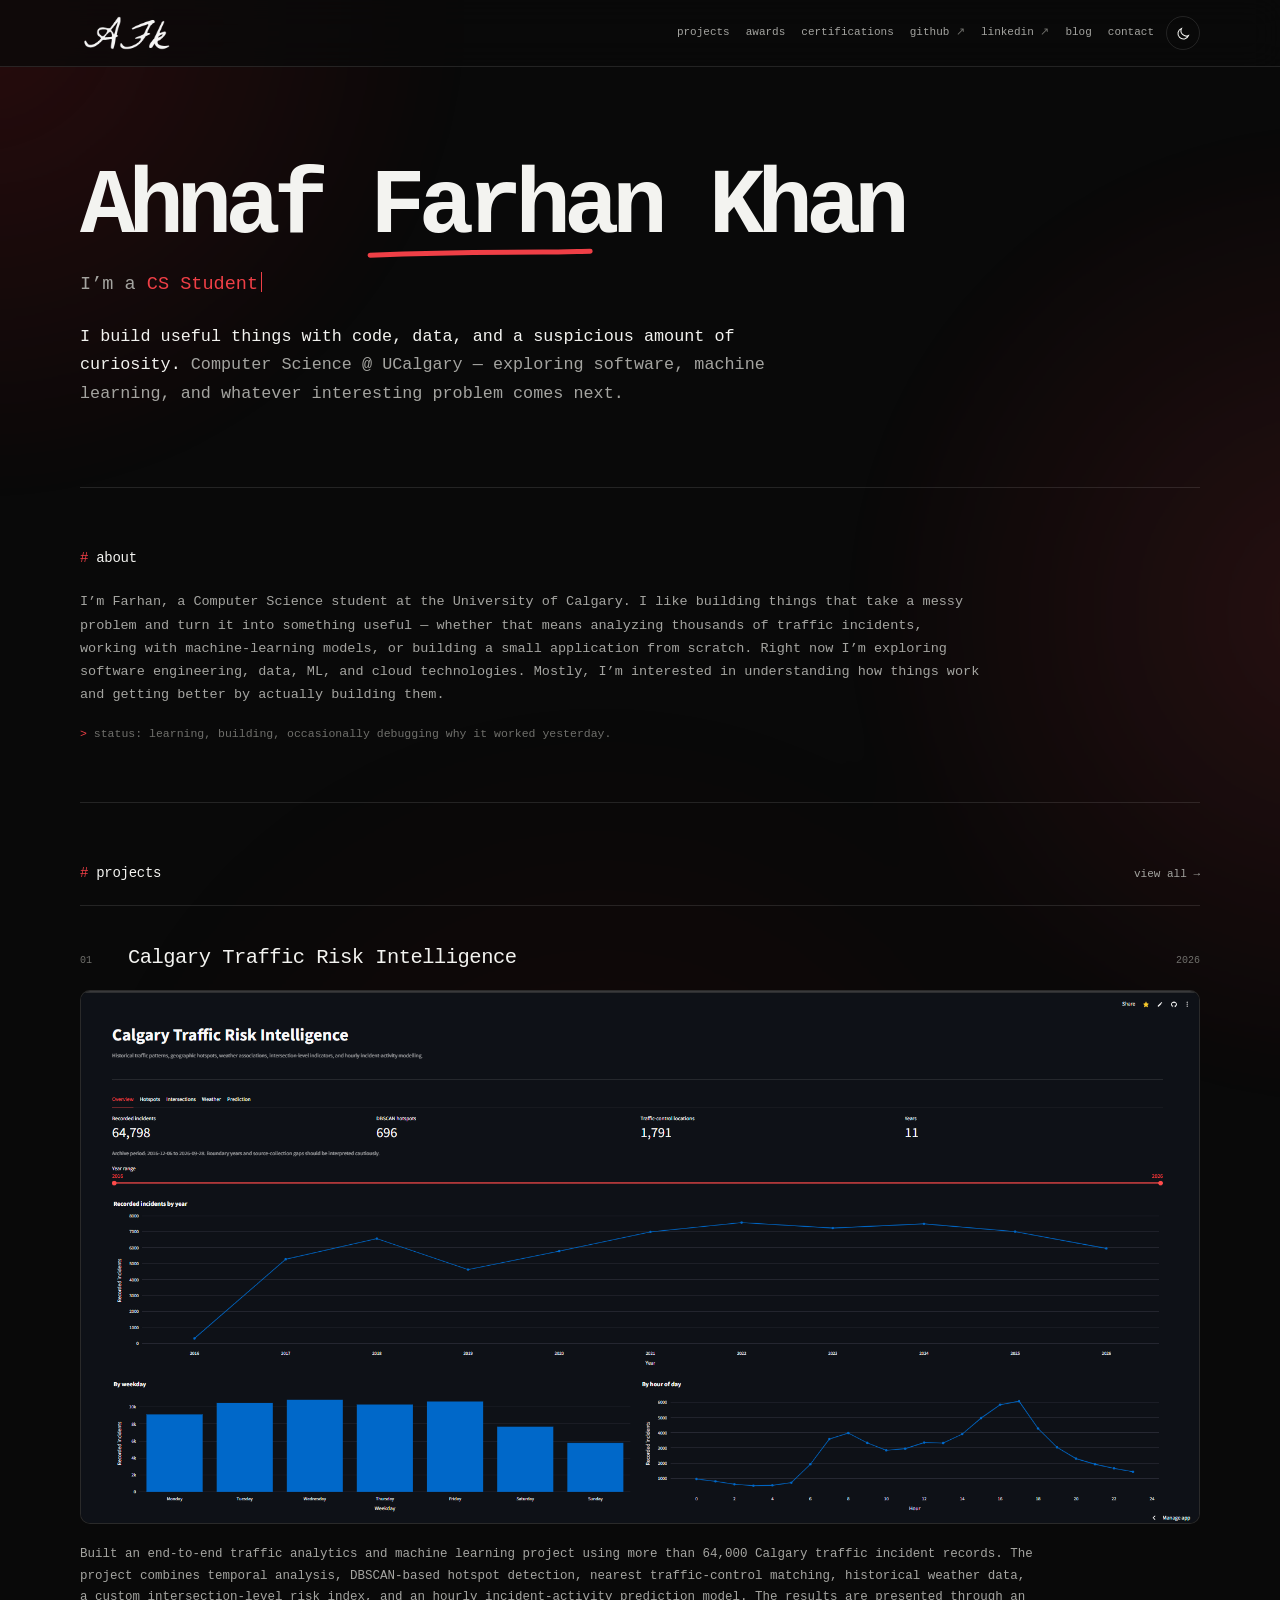
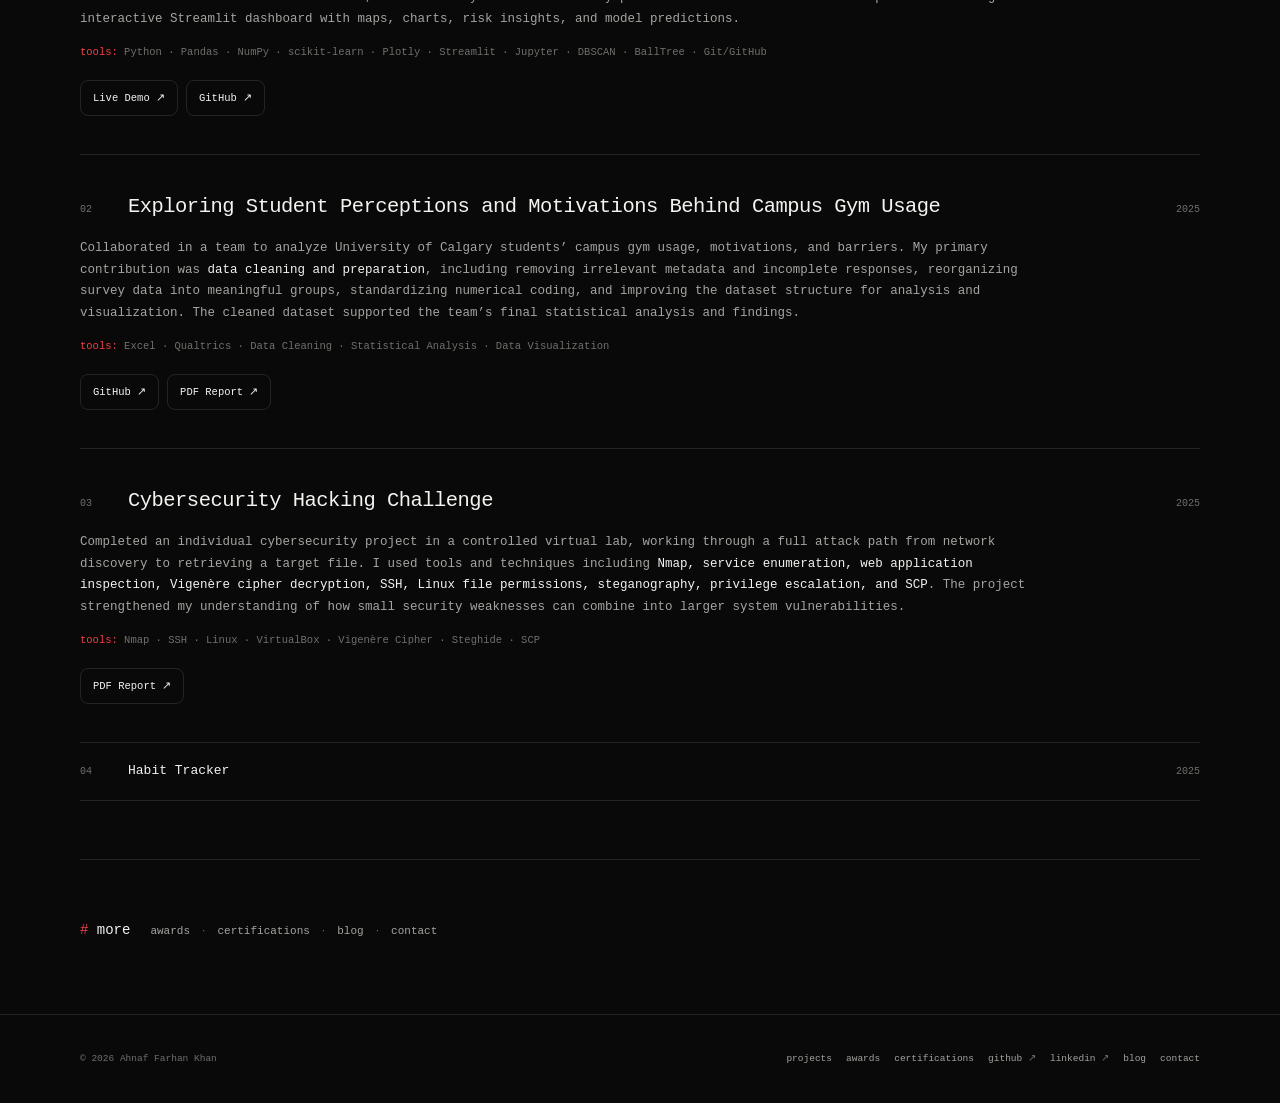
==== commit 4b544f0c: "Add files via upload" ====
--- a/index.html
+++ b/index.html
@@ -50,7 +50,7 @@
   </script>
 
   <!-- One shared stylesheet keeps every page visually consistent. -->
-  <link rel="stylesheet" href="/style.css">
+  <link rel="stylesheet" href="/style.css?v=4">
 
   <!-- Structured data helps search engines understand the person behind the site. -->
   <script type="application/ld+json">
@@ -154,7 +154,6 @@
 <main id="main-content">
 <!-- Compact hero: name, animated preferred-name underline, and typewriter role. -->
 <section class="hero shell" aria-labelledby="home-title">
-  <p class="kicker">Computer Science @ UCalgary <span class="accent">·</span> Calgary, Canada</p>
 
   <h1 id="home-title">
     Ahnaf
@@ -200,31 +199,97 @@
   </p>
 </section>
 
-<!-- Project preview intentionally stays title-focused until full case studies are ready. -->
+<!-- Detailed project highlights: title, description, tools, and relevant links. -->
 <section class="home-section shell" id="projects" aria-labelledby="projects-title">
   <div class="section-head" data-reveal>
     <h2 id="projects-title">projects</h2>
     <a class="section-link" href="/projects">view all →</a>
   </div>
 
-  <div class="project-list">
-    <a class="project-row" href="/projects" data-reveal style="--reveal-delay: 40ms;">
-      <p class="project-index">01</p>
-      <h3>Calgary Traffic Risk Intelligence System</h3>
-      <p class="project-meta">2026</p>
-    </a>
-
-    <a class="project-row" href="/projects" data-reveal style="--reveal-delay: 80ms;">
-      <p class="project-index">02</p>
-      <h3>Campus Gym Usage Analysis</h3>
-      <p class="project-meta">2025</p>
-    </a>
-
-    <a class="project-row" href="/projects" data-reveal style="--reveal-delay: 120ms;">
-      <p class="project-index">03</p>
-      <h3>Habit Tracker</h3>
-      <p class="project-meta">2025</p>
-    </a>
+  <div class="project-showcase">
+
+    <article class="project-feature" data-reveal>
+      <div class="project-feature-head">
+        <p class="project-index">01</p>
+        <h3>Calgary Traffic Risk Intelligence</h3>
+        <p class="project-meta">2026</p>
+      </div>
+
+      <!-- Real screenshot supplied by Farhan from the Streamlit dashboard. -->
+      <figure class="project-visual">
+        <img
+          src="/assets/projects/calgary-traffic-risk-dashboard.png"
+          alt="Calgary Traffic Risk Intelligence Streamlit dashboard showing incident totals, hotspots, traffic-control locations, and traffic charts"
+          width="1919"
+          height="914"
+          loading="lazy"
+          decoding="async"
+        >
+      </figure>
+
+      <p class="project-description">
+        Built an end-to-end traffic analytics and machine learning project using more than 64,000 Calgary traffic incident records. The project combines temporal analysis, DBSCAN-based hotspot detection, nearest traffic-control matching, historical weather data, a custom intersection-level risk index, and an hourly incident-activity prediction model. The results are presented through an interactive Streamlit dashboard with maps, charts, risk insights, and model predictions.
+      </p>
+
+      <p class="project-stack" aria-label="Technologies used">
+        Python · Pandas · NumPy · scikit-learn · Plotly · Streamlit · Jupyter · DBSCAN · BallTree · Git/GitHub
+      </p>
+
+      <div class="project-actions" aria-label="Calgary Traffic Risk Intelligence links">
+        <a class="button" href="https://calgary-traffic-risk-ai.streamlit.app/" target="_blank" rel="noopener noreferrer">Live Demo ↗</a>
+        <a class="button" href="https://github.com/AhnafFarhanKhan/calgary-traffic-risk-intelligence" target="_blank" rel="noopener noreferrer">GitHub ↗</a>
+      </div>
+    </article>
+
+    <article class="project-feature" data-reveal style="--reveal-delay: 70ms;">
+      <div class="project-feature-head">
+        <p class="project-index">02</p>
+        <h3>Exploring Student Perceptions and Motivations Behind Campus Gym Usage</h3>
+        <p class="project-meta">2025</p>
+      </div>
+
+      <p class="project-description">
+        Collaborated in a team to analyze University of Calgary students’ campus gym usage, motivations, and barriers. My primary contribution was <strong>data cleaning and preparation</strong>, including removing irrelevant metadata and incomplete responses, reorganizing survey data into meaningful groups, standardizing numerical coding, and improving the dataset structure for analysis and visualization. The cleaned dataset supported the team’s final statistical analysis and findings.
+      </p>
+
+      <p class="project-stack" aria-label="Technologies and methods used">
+        Excel · Qualtrics · Data Cleaning · Statistical Analysis · Data Visualization
+      </p>
+
+      <div class="project-actions" aria-label="Campus gym analysis links">
+        <a class="button" href="https://github.com/AhnafFarhanKhan/Data_201_FINAL-PROJECT" target="_blank" rel="noopener noreferrer">GitHub ↗</a>
+        <a class="button" href="/assets/reports/campus-gym-usage-report.pdf" target="_blank" rel="noopener noreferrer">PDF Report ↗</a>
+      </div>
+    </article>
+
+    <article class="project-feature" data-reveal style="--reveal-delay: 140ms;">
+      <div class="project-feature-head">
+        <p class="project-index">03</p>
+        <h3>Cybersecurity Hacking Challenge</h3>
+        <p class="project-meta">2025</p>
+      </div>
+
+      <p class="project-description">
+        Completed an individual cybersecurity project in a controlled virtual lab, working through a full attack path from network discovery to retrieving a target file. I used tools and techniques including <strong>Nmap, service enumeration, web application inspection, Vigenère cipher decryption, SSH, Linux file permissions, steganography, privilege escalation, and SCP</strong>. The project strengthened my understanding of how small security weaknesses can combine into larger system vulnerabilities.
+      </p>
+
+      <p class="project-stack" aria-label="Technologies and methods used">
+        Nmap · SSH · Linux · VirtualBox · Vigenère Cipher · Steghide · SCP
+      </p>
+
+      <div class="project-actions" aria-label="Cybersecurity hacking challenge links">
+        <a class="button" href="/assets/reports/cybersecurity-hacking-challenge-report.pdf" target="_blank" rel="noopener noreferrer">PDF Report ↗</a>
+      </div>
+    </article>
+
+    <!-- Habit Tracker stays intentionally minimal until a fuller case study is added. -->
+    <div class="project-list project-list-single">
+      <div class="project-row" data-reveal style="--reveal-delay: 180ms;">
+        <p class="project-index">04</p>
+        <h3>Habit Tracker</h3>
+        <p class="project-meta">2025</p>
+      </div>
+    </div>
   </div>
 </section>
 
@@ -263,6 +328,6 @@
 </footer>
 
 <!-- One shared script powers theme switching, menus, typewriter, reveal, and copy-email. -->
-<script src="/script.js" defer></script>
+<script src="/script.js?v=4" defer></script>
 </body>
 </html>
--- a/style.css
+++ b/style.css
@@ -479,7 +479,7 @@
   vector-effect: non-scaling-stroke;
   stroke-dasharray: 220;
   stroke-dashoffset: 220;
-  animation: underline-draw 850ms var(--ease-out) 420ms forwards;
+  animation: underline-draw 1450ms var(--ease-out) 480ms forwards;
 }
 
 @keyframes underline-draw {
@@ -1042,3 +1042,209 @@
     stroke-dashoffset: 0 !important;
   }
 }
+
+
+/* ---------- 12. Detailed project entries ---------- */
+/*
+   Richer project content uses the same thin borders, small type, and red accent
+   as the rest of the portfolio so the redesign does not feel like a new theme.
+*/
+.project-showcase {
+  border-top: 1px solid var(--line);
+}
+
+.project-feature {
+  padding: clamp(26px, 4vw, 38px) 0;
+  border-bottom: 1px solid var(--line);
+}
+
+.project-feature-head {
+  display: grid;
+  grid-template-columns: 34px minmax(0, 1fr) auto;
+  align-items: baseline;
+  gap: 14px;
+  margin-bottom: 18px;
+}
+
+.project-feature-head h3 {
+  margin: 0;
+  font-size: clamp(1rem, 2vw, 1.28rem);
+  line-height: 1.35;
+  font-weight: 500;
+  letter-spacing: -0.025em;
+}
+
+.project-visual {
+  margin: 0 0 20px;
+  overflow: hidden;
+  border: 1px solid var(--line);
+  border-radius: 10px;
+  background: var(--surface);
+}
+
+.project-visual img {
+  width: 100%;
+  height: auto;
+  transition: transform 500ms var(--ease-out), opacity 250ms ease;
+}
+
+.project-feature:hover .project-visual img {
+  transform: scale(1.006);
+}
+
+.project-description {
+  max-width: 960px;
+  margin: 0;
+  color: var(--muted);
+  font-size: 12.5px;
+}
+
+.project-description strong {
+  color: var(--text);
+  font-weight: 500;
+}
+
+.project-stack {
+  max-width: 960px;
+  margin: 14px 0 0;
+  color: var(--faint);
+  font-size: 10.5px;
+  line-height: 1.65;
+}
+
+.project-stack::before {
+  content: "tools: ";
+  color: var(--accent);
+}
+
+.project-actions {
+  display: flex;
+  flex-wrap: wrap;
+  gap: 8px;
+  margin-top: 18px;
+}
+
+/* The final minimal project row sits inside the same showcase border system. */
+.project-list-single {
+  border-top: 0;
+}
+
+.project-list-single .project-row {
+  border-bottom: 1px solid var(--line);
+}
+
+/* ---------- 13. Awards and certifications utility actions ---------- */
+.award-aside {
+  display: flex;
+  align-items: center;
+  justify-content: flex-end;
+  flex-wrap: wrap;
+  gap: 10px;
+}
+
+.mini-button {
+  min-height: 30px;
+  display: inline-flex;
+  align-items: center;
+  justify-content: center;
+  padding: 0 9px;
+  border: 1px solid var(--line);
+  border-radius: 7px;
+  color: var(--muted);
+  font-size: 9.5px;
+  white-space: nowrap;
+  transition:
+    color 180ms ease,
+    border-color 180ms ease,
+    background-color 180ms ease,
+    transform 220ms var(--ease-out);
+}
+
+.mini-button:hover {
+  color: var(--accent);
+  border-color: var(--accent);
+  background: var(--surface-soft);
+  transform: translateY(-1px);
+}
+
+.cert-list {
+  border-top: 1px solid var(--line);
+}
+
+.cert-item {
+  display: grid;
+  grid-template-columns: minmax(0, 1fr) auto;
+  align-items: center;
+  gap: 28px;
+  padding: 20px 0;
+  border-bottom: 1px solid var(--line);
+}
+
+.cert-copy {
+  max-width: 790px;
+}
+
+.cert-status {
+  margin: 0 0 6px;
+  color: var(--accent);
+  font-size: 9.5px;
+}
+
+.cert-copy h2 {
+  margin: 0 0 6px;
+  font-size: 13px;
+  font-weight: 500;
+}
+
+/* This page uses real headings; suppress the generic # prefix here. */
+.cert-copy h2::before {
+  content: none;
+}
+
+.cert-copy p:last-child {
+  margin: 0;
+  color: var(--muted);
+  font-size: 11.5px;
+}
+
+@media (max-width: 720px) {
+  .project-feature-head {
+    grid-template-columns: 28px minmax(0, 1fr);
+    gap: 10px;
+  }
+
+  .project-feature-head .project-meta {
+    grid-column: 2;
+    margin-top: -6px;
+  }
+
+  .project-description {
+    font-size: 12px;
+  }
+
+  .project-actions .button {
+    min-height: 34px;
+  }
+
+  .award-aside {
+    justify-content: flex-start;
+  }
+
+  .cert-item {
+    grid-template-columns: 1fr;
+    gap: 12px;
+  }
+
+  .cert-item .mini-button {
+    justify-self: start;
+  }
+}
+
+/* New project/award/certification effects also respect reduced-motion settings. */
+@media (prefers-reduced-motion: reduce) {
+  .project-visual img,
+  .mini-button {
+    transition-duration: 0.01ms !important;
+    transform: none !important;
+  }
+}
